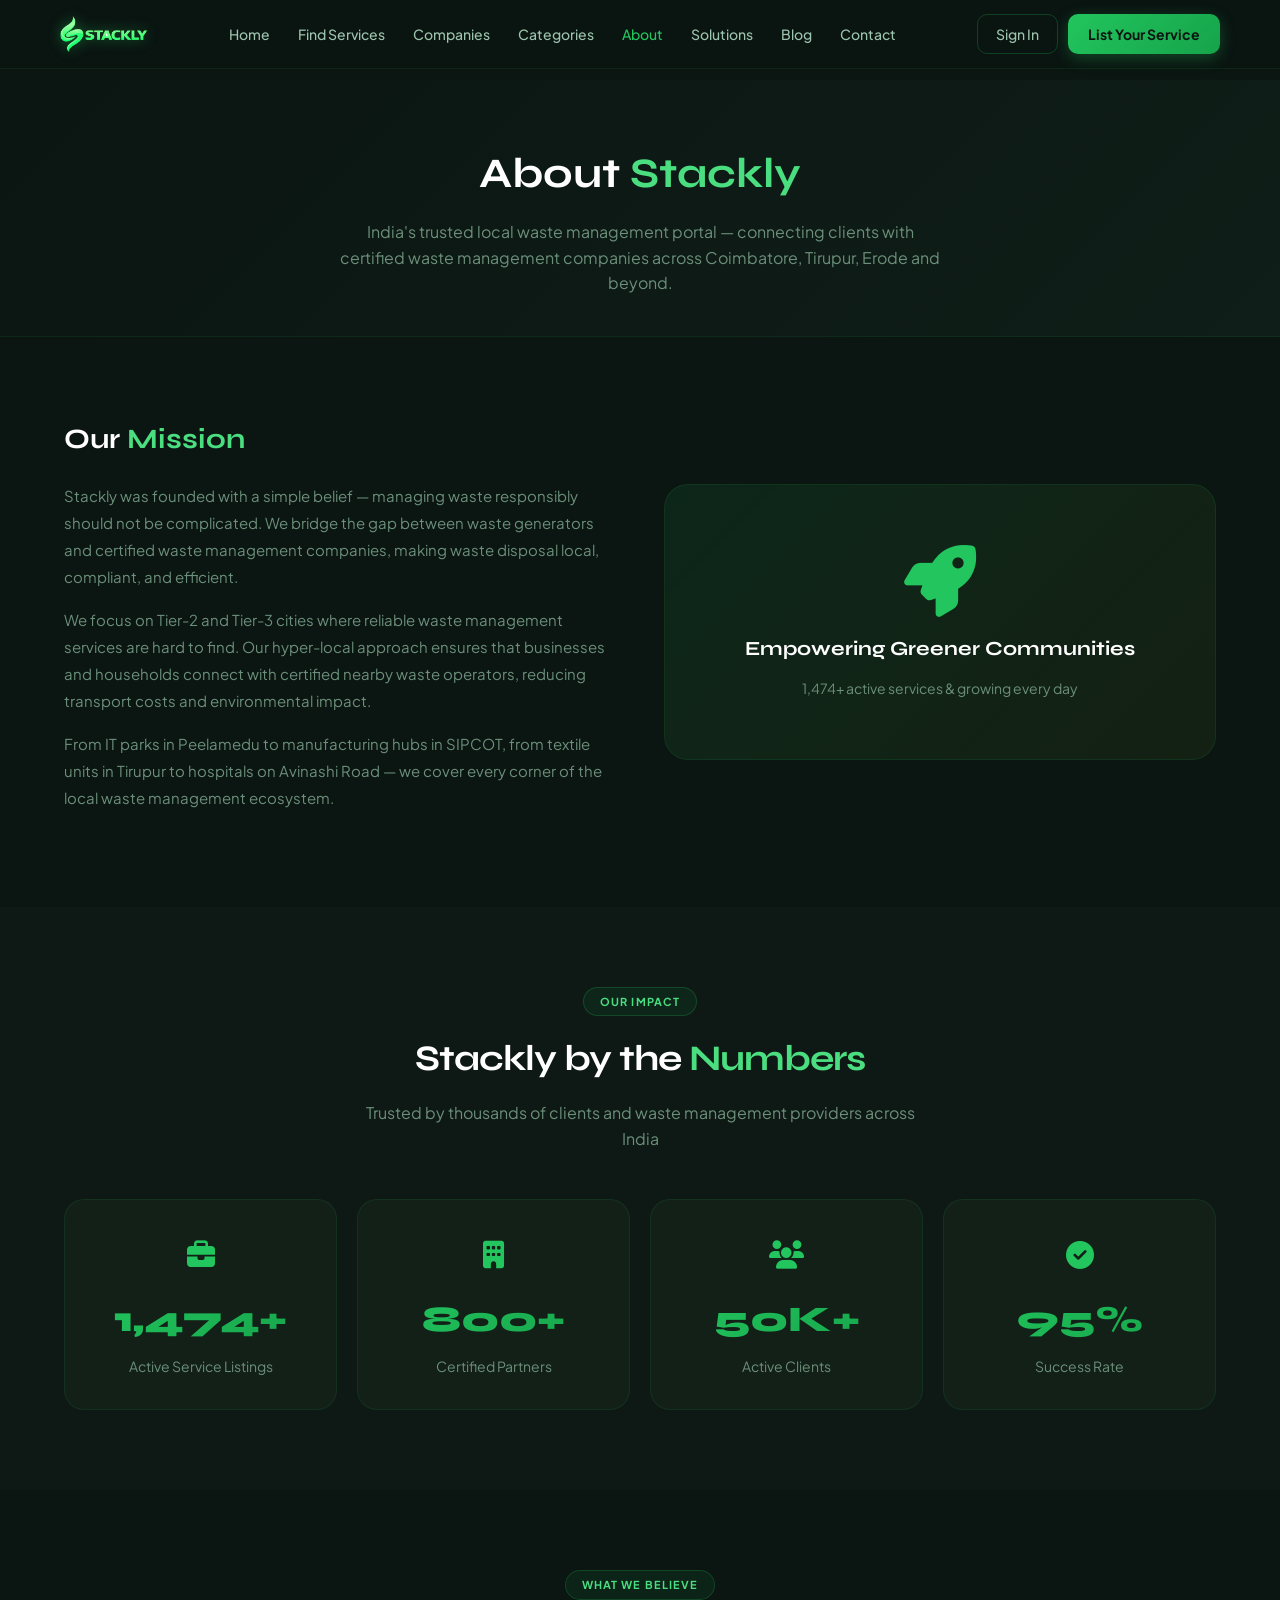
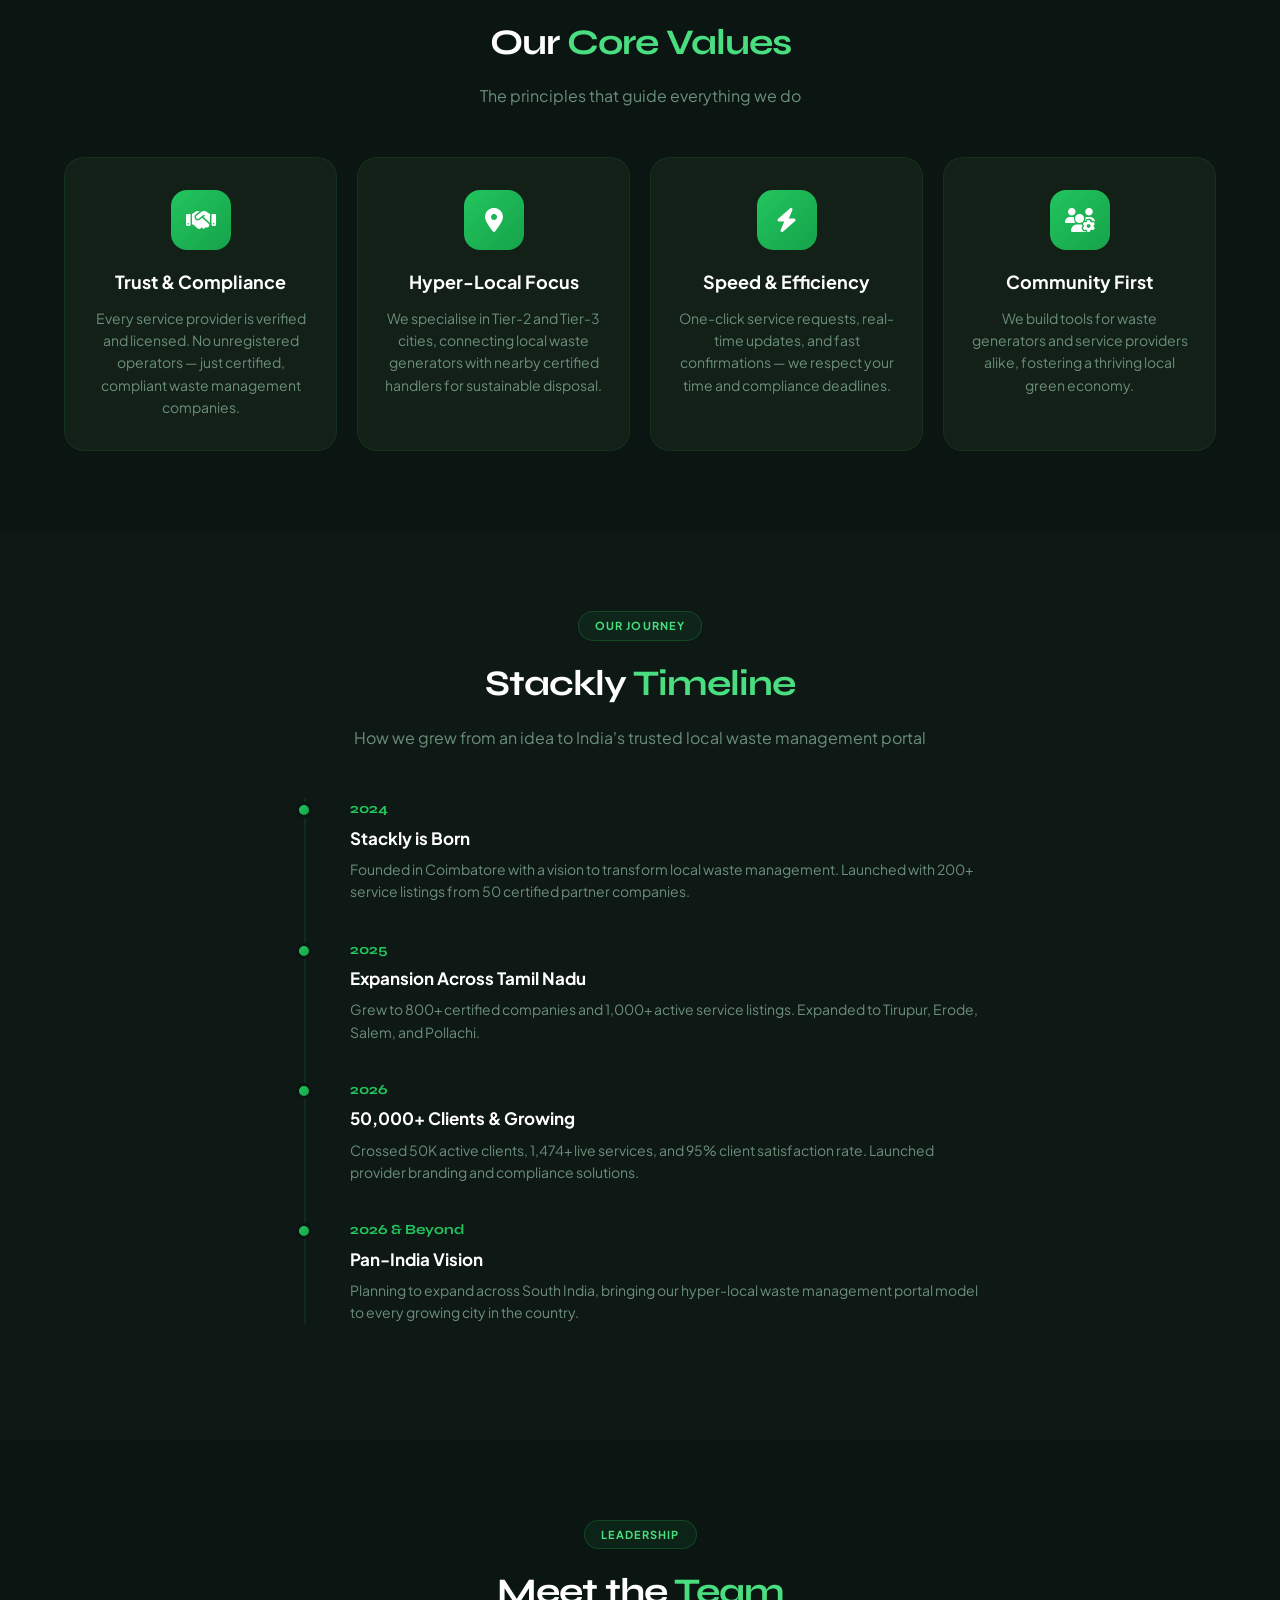
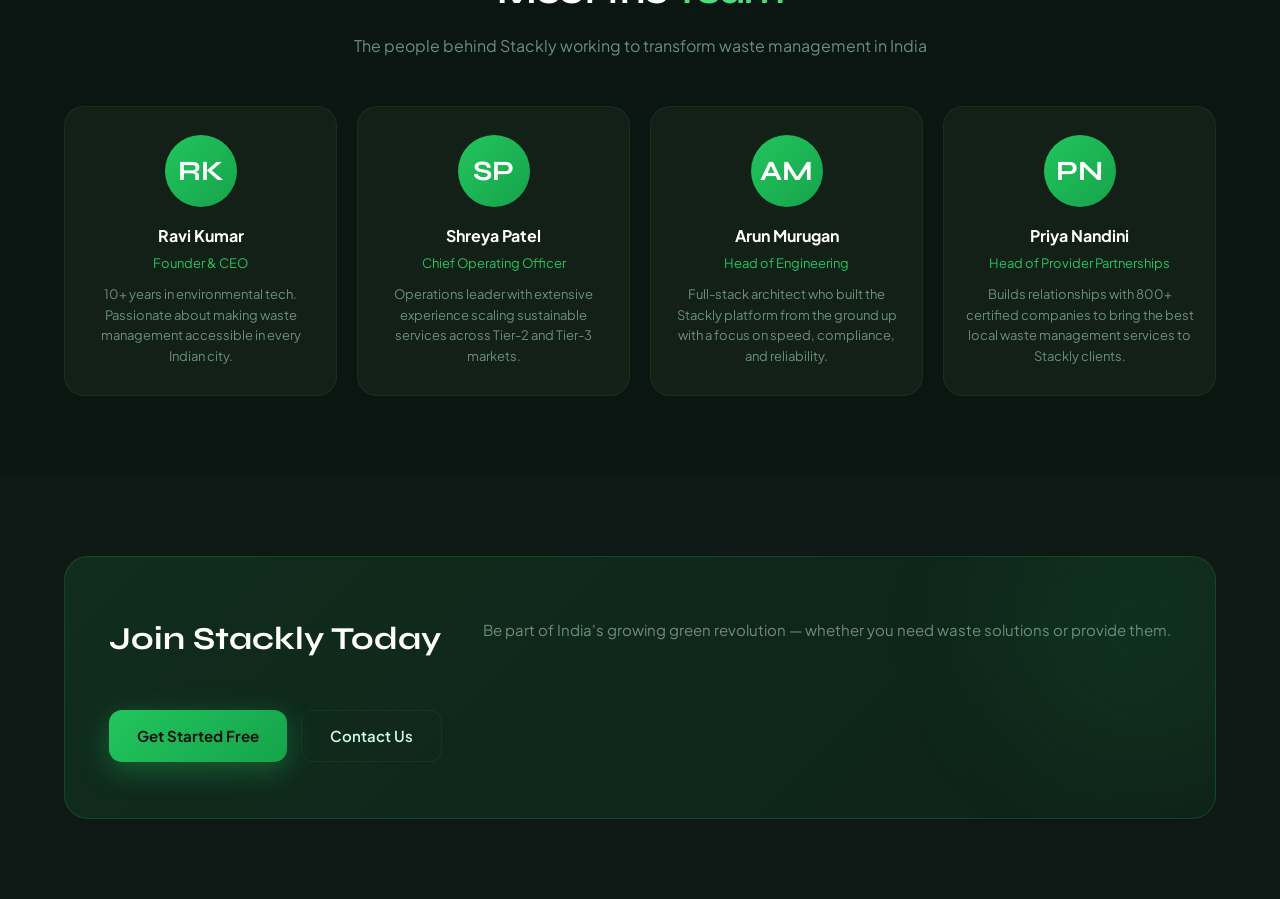
==== about.html @ 918bd1fe "Add files via upload" ====
<!DOCTYPE html>
<html lang="en">
<head>
  <meta charset="UTF-8" />
  <meta name="viewport" content="width=device-width, initial-scale=1.0" />
  <title>About Stackly | India's Growing Waste Management Portal</title>
  <meta name="description" content="Learn about Stackly — India's trusted local waste management portal connecting clients with certified waste management companies across Coimbatore, Tirupur, Erode and beyond." />
  <link rel="stylesheet" href="assets/css/style.css" />
  <link href="https://fonts.googleapis.com/css2?family=Plus+Jakarta+Sans:wght@300;400;500;600;700;800;900&family=Syne:wght@700;800;900&display=swap" rel="stylesheet" />
  <link rel="stylesheet" href="https://cdnjs.cloudflare.com/ajax/libs/font-awesome/6.5.0/css/all.min.css" />
  <style>
    .page-wrapper { padding-top: 80px; min-height: 100vh; }
    .page-hero { background: linear-gradient(135deg, var(--dark) 0%, var(--dark2) 100%); padding: 60px 0 40px; border-bottom: 1px solid var(--border); text-align: center; }
    .page-hero h1 { font-family: 'Syne', sans-serif; font-size: clamp(28px,5vw,42px); font-weight: 700; color: #fff; margin-bottom: 12px; }
    .page-hero p { color: var(--text-muted); font-size: 16px; max-width: 600px; margin: 0 auto; }

    .section-pad { padding: 80px 0; }
    .section-header { text-align: center; margin-bottom: 48px; }
    .section-header h2 { font-family: 'Syne', sans-serif; font-size: clamp(26px,4vw,36px); font-weight: 700; color: #fff; margin-bottom: 12px; }
    .section-header p { color: var(--text-muted); font-size: 16px; max-width: 580px; margin: 0 auto; }

    .mission-grid { display: grid; grid-template-columns: 1fr 1fr; gap: 48px; align-items: center; }
    @media(max-width:768px){ .mission-grid { grid-template-columns: 1fr; gap: 28px; } }
    .mission-text h3 { font-family: 'Syne', sans-serif; font-size: 28px; font-weight: 700; color: #fff; margin-bottom: 20px; }
    .mission-text p { color: var(--text-muted); font-size: 15px; line-height: 1.8; margin-bottom: 16px; }
    .mission-image { background: var(--gradient-soft); border: 1px solid var(--border); border-radius: 24px; padding: 60px 40px; text-align: center; }
    .mission-image i { font-size: 72px; color: var(--primary); margin-bottom: 16px; }
    .mission-image h4 { font-family: 'Syne', sans-serif; font-size: 20px; color: #fff; }

    .alt-bg { background: rgba(255,255,255,0.01); }

    .stats-grid-big { display: grid; grid-template-columns: repeat(4, 1fr); gap: 20px; }
    @media(max-width:768px){ .stats-grid-big { grid-template-columns: repeat(2, 1fr); } }
    @media(max-width:480px){ .stats-grid-big { grid-template-columns: 1fr; } }
    .stat-big-card { background: var(--card-bg); border: 1px solid var(--border); border-radius: 20px; padding: 32px 20px; text-align: center; transition: all 0.3s; }
    .stat-big-card:hover { border-color: var(--primary); transform: translateY(-4px); }
    .stat-big-num { font-family: 'Syne', sans-serif; font-size: 36px; font-weight: 800; background: var(--gradient); -webkit-background-clip: text; -webkit-text-fill-color: transparent; background-clip: text; }
    .stat-big-label { font-size: 14px; color: var(--text-muted); margin-top: 6px; }
    .stat-big-icon { font-size: 28px; color: var(--primary); margin-bottom: 14px; }

    .values-grid { display: grid; grid-template-columns: repeat(auto-fill, minmax(250px, 1fr)); gap: 20px; }
    .value-card { background: var(--card-bg); border: 1px solid var(--border); border-radius: 20px; padding: 32px 24px; text-align: center; transition: all 0.3s; }
    .value-card:hover { border-color: var(--primary-light); transform: translateY(-4px); }
    .value-icon { width: 60px; height: 60px; border-radius: 16px; background: var(--gradient); margin: 0 auto 18px; display: flex; align-items: center; justify-content: center; font-size: 24px; color: #fff; }
    .value-card h4 { font-size: 18px; font-weight: 700; color: #fff; margin-bottom: 10px; }
    .value-card p { font-size: 14px; color: var(--text-muted); line-height: 1.6; }

    .timeline { position: relative; max-width: 700px; margin: 0 auto; padding-left: 40px; }
    .timeline::before { content: ''; position: absolute; left: 14px; top: 0; bottom: 0; width: 2px; background: var(--border); }
    .tl-item { position: relative; margin-bottom: 36px; padding-left: 20px; }
    .tl-dot { position: absolute; left: -34px; top: 4px; width: 16px; height: 16px; border-radius: 50%; background: var(--gradient); border: 3px solid var(--dark); }
    .tl-year { font-family: 'Syne', sans-serif; font-size: 14px; font-weight: 700; color: var(--primary); margin-bottom: 4px; }
    .tl-item h4 { font-size: 17px; font-weight: 700; color: #fff; margin-bottom: 6px; }
    .tl-item p { font-size: 14px; color: var(--text-muted); line-height: 1.6; }

    .team-grid { display: grid; grid-template-columns: repeat(auto-fill, minmax(220px, 1fr)); gap: 20px; }
    .team-card { background: var(--card-bg); border: 1px solid var(--border); border-radius: 20px; padding: 28px 20px; text-align: center; transition: all 0.3s; }
    .team-card:hover { border-color: rgba(34,197,94,0.4); transform: translateY(-4px); }
    .team-avatar { width: 72px; height: 72px; border-radius: 50%; background: var(--gradient); margin: 0 auto 16px; display: flex; align-items: center; justify-content: center; font-size: 28px; color: #fff; font-weight: 700; font-family: 'Syne', sans-serif; }
    .team-card h4 { font-size: 16px; font-weight: 700; color: #fff; margin-bottom: 4px; }
    .team-card .team-role { font-size: 13px; color: var(--primary); margin-bottom: 10px; }
    .team-card p { font-size: 13px; color: var(--text-muted); line-height: 1.6; }
  </style>
</head>
<body>
  <nav class="navbar" id="navbar">
    <div class="nav-container">
      <a href="index.html" class="nav-logo"><img src="assets/images/logo.webp" alt="Stackly" class="nav-logo-img" /></a>
      <ul class="nav-links">
        <li><a href="index.html">Home</a></li>
        <li><a href="jobs.html">Find Services</a></li>
        <li><a href="companies.html">Companies</a></li>
        <li><a href="categories.html">Categories</a></li>
        <li><a href="about.html" style="color:var(--primary)">About</a></li>
        <li><a href="services.html">Solutions</a></li>
        <li><a href="blog.html">Blog</a></li>
        <li><a href="contact.html">Contact</a></li>
      </ul>
      <div class="nav-actions">
        <a href="signin.html" class="btn-outline">Sign In</a>
        <a href="post-job.html" class="btn-primary">List Your Service</a>
      </div>
      <button class="hamburger" onclick="document.getElementById('mobileMenu').classList.add('open'); document.body.style.overflow='hidden';">
        <i class="fa-solid fa-bars"></i>
      </button>
    </div>
  </nav>
  <!-- MOBILE MENU -->
  <div class="mobile-menu" id="mobileMenu">
    <div class="mobile-menu-header">
      <a href="index.html" class="mob-logo"><img src="assets/images/logo.webp" alt="Stackly" /></a>
      <button class="mobile-menu-close" onclick="this.closest('.mobile-menu').classList.remove('open'); document.body.style.overflow='';"><i class="fa-solid fa-xmark"></i></button>
    </div>
    <ul>
      <li><a href="index.html"><i class="fa-solid fa-house"></i> Home</a></li>
      <li><a href="jobs.html"><i class="fa-solid fa-magnifying-glass"></i> Find Services</a></li>
      <li><a href="companies.html"><i class="fa-solid fa-building"></i> Companies</a></li>
      <li><a href="categories.html"><i class="fa-solid fa-layer-group"></i> Categories</a></li>
      <li><a href="about.html"><i class="fa-solid fa-info-circle"></i> About</a></li>
      <li><a href="services.html"><i class="fa-solid fa-recycle"></i> Solutions</a></li>
      <li><a href="blog.html"><i class="fa-solid fa-newspaper"></i> Blog</a></li>
      <li><a href="contact.html"><i class="fa-solid fa-envelope"></i> Contact</a></li>
      <li><a href="index.html#how-it-works"><i class="fa-solid fa-circle-info"></i> How It Works</a></li>
      <li><a href="index.html#testimonials"><i class="fa-solid fa-star"></i> Reviews</a></li>
    </ul>
    <div class="mobile-menu-footer">
      <a href="signin.html" class="mob-signin"><i class="fa-solid fa-right-to-bracket"></i> Sign In</a>
      <a href="register.html" class="mob-signup"><i class="fa-solid fa-user-plus"></i> Sign Up</a>
      <a href="post-job.html" class="mob-post"><i class="fa-solid fa-plus"></i> List Your Service</a>
      <button class="mob-logout" onclick="localStorage.removeItem('stackly_user_name'); window.location.href='index.html';"><i class="fa-solid fa-right-from-bracket"></i> Logout</button>
    </div>
  </div>

  <div class="page-wrapper">
    <!-- SECTION 1: HERO -->
    <div class="page-hero">
      <div class="container">
        <h1>About <span class="accent">Stackly</span></h1>
        <p>India's trusted local waste management portal — connecting clients with certified waste management companies across Coimbatore, Tirupur, Erode and beyond.</p>
      </div>
    </div>

    <!-- SECTION 2: MISSION -->
    <div class="section-pad">
      <div class="container">
        <div class="mission-grid">
          <div class="mission-text">
            <h3>Our <span class="accent">Mission</span></h3>
            <p>Stackly was founded with a simple belief — managing waste responsibly should not be complicated. We bridge the gap between waste generators and certified waste management companies, making waste disposal local, compliant, and efficient.</p>
            <p>We focus on Tier-2 and Tier-3 cities where reliable waste management services are hard to find. Our hyper-local approach ensures that businesses and households connect with certified nearby waste operators, reducing transport costs and environmental impact.</p>
            <p>From IT parks in Peelamedu to manufacturing hubs in SIPCOT, from textile units in Tirupur to hospitals on Avinashi Road — we cover every corner of the local waste management ecosystem.</p>
          </div>
          <div class="mission-image">
            <i class="fa-solid fa-rocket"></i>
            <h4>Empowering Greener Communities</h4>
            <p style="color:var(--text-muted);margin-top:12px;font-size:14px;">1,474+ active services & growing every day</p>
          </div>
        </div>
      </div>
    </div>

    <!-- SECTION 3: STATS -->
    <div class="section-pad alt-bg">
      <div class="container">
        <div class="section-header">
          <div class="section-badge">Our Impact</div>
          <h2>Stackly by the <span class="accent">Numbers</span></h2>
          <p>Trusted by thousands of clients and waste management providers across India</p>
        </div>
        <div class="stats-grid-big">
          <div class="stat-big-card">
            <div class="stat-big-icon"><i class="fa-solid fa-briefcase"></i></div>
            <div class="stat-big-num">1,474+</div>
            <div class="stat-big-label">Active Service Listings</div>
          </div>
          <div class="stat-big-card">
            <div class="stat-big-icon"><i class="fa-solid fa-building"></i></div>
            <div class="stat-big-num">800+</div>
            <div class="stat-big-label">Certified Partners</div>
          </div>
          <div class="stat-big-card">
            <div class="stat-big-icon"><i class="fa-solid fa-users"></i></div>
            <div class="stat-big-num">50K+</div>
            <div class="stat-big-label">Active Clients</div>
          </div>
          <div class="stat-big-card">
            <div class="stat-big-icon"><i class="fa-solid fa-check-circle"></i></div>
            <div class="stat-big-num">95%</div>
            <div class="stat-big-label">Success Rate</div>
          </div>
        </div>
      </div>
    </div>

    <!-- SECTION 4: VALUES -->
    <div class="section-pad">
      <div class="container">
        <div class="section-header">
          <div class="section-badge">What We Believe</div>
          <h2>Our <span class="accent">Core Values</span></h2>
          <p>The principles that guide everything we do</p>
        </div>
        <div class="values-grid">
          <div class="value-card">
            <div class="value-icon"><i class="fa-solid fa-handshake"></i></div>
            <h4>Trust & Compliance</h4>
            <p>Every service provider is verified and licensed. No unregistered operators — just certified, compliant waste management companies.</p>
          </div>
          <div class="value-card">
            <div class="value-icon"><i class="fa-solid fa-location-dot"></i></div>
            <h4>Hyper-Local Focus</h4>
            <p>We specialise in Tier-2 and Tier-3 cities, connecting local waste generators with nearby certified handlers for sustainable disposal.</p>
          </div>
          <div class="value-card">
            <div class="value-icon"><i class="fa-solid fa-bolt"></i></div>
            <h4>Speed & Efficiency</h4>
            <p>One-click service requests, real-time updates, and fast confirmations — we respect your time and compliance deadlines.</p>
          </div>
          <div class="value-card">
            <div class="value-icon"><i class="fa-solid fa-users-gear"></i></div>
            <h4>Community First</h4>
            <p>We build tools for waste generators and service providers alike, fostering a thriving local green economy.</p>
          </div>
        </div>
      </div>
    </div>

    <!-- SECTION 5: TIMELINE -->
    <div class="section-pad alt-bg">
      <div class="container">
        <div class="section-header">
          <div class="section-badge">Our Journey</div>
          <h2>Stackly <span class="accent">Timeline</span></h2>
          <p>How we grew from an idea to India's trusted local waste management portal</p>
        </div>
        <div class="timeline">
          <div class="tl-item">
            <div class="tl-dot"></div>
            <div class="tl-year">2024</div>
            <h4>Stackly is Born</h4>
            <p>Founded in Coimbatore with a vision to transform local waste management. Launched with 200+ service listings from 50 certified partner companies.</p>
          </div>
          <div class="tl-item">
            <div class="tl-dot"></div>
            <div class="tl-year">2025</div>
            <h4>Expansion Across Tamil Nadu</h4>
            <p>Grew to 800+ certified companies and 1,000+ active service listings. Expanded to Tirupur, Erode, Salem, and Pollachi.</p>
          </div>
          <div class="tl-item">
            <div class="tl-dot"></div>
            <div class="tl-year">2026</div>
            <h4>50,000+ Clients & Growing</h4>
            <p>Crossed 50K active clients, 1,474+ live services, and 95% client satisfaction rate. Launched provider branding and compliance solutions.</p>
          </div>
          <div class="tl-item">
            <div class="tl-dot"></div>
            <div class="tl-year">2026 & Beyond</div>
            <h4>Pan-India Vision</h4>
            <p>Planning to expand across South India, bringing our hyper-local waste management portal model to every growing city in the country.</p>
          </div>
        </div>
      </div>
    </div>

    <!-- SECTION 6: TEAM -->
    <div class="section-pad">
      <div class="container">
        <div class="section-header">
          <div class="section-badge">Leadership</div>
          <h2>Meet the <span class="accent">Team</span></h2>
          <p>The people behind Stackly working to transform waste management in India</p>
        </div>
        <div class="team-grid">
          <div class="team-card">
            <div class="team-avatar">RK</div>
            <h4>Ravi Kumar</h4>
            <div class="team-role">Founder & CEO</div>
            <p>10+ years in environmental tech. Passionate about making waste management accessible in every Indian city.</p>
          </div>
          <div class="team-card">
            <div class="team-avatar">SP</div>
            <h4>Shreya Patel</h4>
            <div class="team-role">Chief Operating Officer</div>
            <p>Operations leader with extensive experience scaling sustainable services across Tier-2 and Tier-3 markets.</p>
          </div>
          <div class="team-card">
            <div class="team-avatar">AM</div>
            <h4>Arun Murugan</h4>
            <div class="team-role">Head of Engineering</div>
            <p>Full-stack architect who built the Stackly platform from the ground up with a focus on speed, compliance, and reliability.</p>
          </div>
          <div class="team-card">
            <div class="team-avatar">PN</div>
            <h4>Priya Nandini</h4>
            <div class="team-role">Head of Provider Partnerships</div>
            <p>Builds relationships with 800+ certified companies to bring the best local waste management services to Stackly clients.</p>
          </div>
        </div>
      </div>
    </div>

    <!-- CTA -->
    <div class="section-pad alt-bg">
      <div class="container">
        <div class="cta-box" style="background:linear-gradient(135deg,rgba(34,197,94,0.12),rgba(34,197,94,0.06));border:1px solid rgba(34,197,94,0.2);border-radius:24px;padding:56px 44px;text-align:center;">
          <h2 style="font-family:'Syne',sans-serif;font-size:clamp(22px,3.5vw,32px);font-weight:700;color:#fff;margin-bottom:10px;">Join Stackly Today</h2>
          <p style="color:var(--text-muted);font-size:15px;margin-bottom:28px;">Be part of India's growing green revolution — whether you need waste solutions or provide them.</p>
          <div style="display:flex;gap:14px;justify-content:center;flex-wrap:wrap;">
            <a href="register.html" class="btn-primary-lg">Get Started Free</a>
            <a href="contact.html" class="btn-outline-lg" style="border-color:var(--border);color:var(--text);">Contact Us</a>
          </div>
        </div>
      </div>
    </div>
  </div>

  <script>
    (function() {
      const name = localStorage.getItem('stackly_user_name');
      const signin = document.querySelector('.nav-actions a[href="signin.html"]');
      const mobSignin = document.querySelector('.mob-signin');
      const mobSignup = document.querySelector('.mob-signup');
      const mobLogout = document.querySelector('.mob-logout');
      if (name) {
        if (signin) { signin.textContent = 'Hi, ' + name; signin.href = 'welcome.html'; }
        if (mobSignin) mobSignin.style.display = 'none';
        if (mobSignup) mobSignup.style.display = 'none';
      } else if (mobLogout) { mobLogout.style.display = 'none'; }
    })();
    window.addEventListener('scroll', function() {
      document.getElementById('navbar').classList.toggle('scrolled', window.scrollY > 40);
    });
  </script>
</body>
</html>
---- assets/css/style.css ----
/* =============================================
   STACKLY WASTE MANAGEMENT — Main Stylesheet
   Theme: Earth-Green / Deep Forest
   ============================================= */

@import url('https://fonts.googleapis.com/css2?family=Plus+Jakarta+Sans:wght@300;400;500;600;700;800;900&family=Syne:wght@700;800;900&display=swap');

:root {
  /* === BRAND PALETTE === */
  --primary: #22c55e;          /* vibrant leaf green */
  --primary-dark: #16a34a;
  --primary-light: #4ade80;
  --accent: #86efac;            /* soft mint */
  --accent2: #a3e635;           /* lime pop */

  /* === BACKGROUNDS === */
  --dark: #0b1512;              /* deep forest black */
  --dark2: #0f1e18;             /* dark green-black */
  --dark3: #111f1a;
  --card-bg: #132018;           /* forest card */
  --card-border: rgba(34,197,94,0.12);
  --card-hover: rgba(34,197,94,0.06);

  /* === TEXT === */
  --text: #d1fae5;              /* mint white */
  --text-muted: #6b8f7a;
  --text-soft: #9dc4ae;

  /* === BORDERS === */
  --border: rgba(34,197,94,0.1);
  --border-hover: rgba(34,197,94,0.35);

  /* === GRADIENTS === */
  --gradient: linear-gradient(135deg, #22c55e 0%, #16a34a 100%);
  --gradient-warm: linear-gradient(135deg, #22c55e 0%, #a3e635 100%);
  --gradient-soft: linear-gradient(135deg, rgba(34,197,94,0.1) 0%, rgba(163,230,53,0.06) 100%);
  --gradient-hero: linear-gradient(160deg, #0b1512 0%, #0f2d1e 50%, #0b1512 100%);

  /* === MISC === */
  --radius: 18px;
  --radius-sm: 10px;
  --radius-xs: 8px;
  --shadow: 0 8px 40px rgba(0,0,0,0.6);
  --shadow-green: 0 8px 32px rgba(34,197,94,0.25);
  --shadow-card: 0 4px 24px rgba(0,0,0,0.4);
}

*, *::before, *::after { box-sizing: border-box; margin: 0; padding: 0; }
html { scroll-behavior: smooth; }
body {
  font-family: 'Plus Jakarta Sans', sans-serif;
  background: var(--dark);
  color: var(--text);
  overflow-x: hidden;
  line-height: 1.6;
}

.container { max-width: 1200px; margin: 0 auto; padding: 0 24px; }
.accent { color: var(--primary-light); }

/* ══════════════════════════
   LOADER
══════════════════════════ */
#loader {
  position: fixed; inset: 0; z-index: 9999;
  background: var(--dark);
  display: flex; align-items: center; justify-content: center;
  transition: opacity 0.6s ease;
}
#loader.fade-out { opacity: 0; pointer-events: none; }

.loader-content { text-align: center; padding: 0 24px; }
.loader-logo { margin-bottom: 28px; }
.loader-logo-img {
  height: 68px; width: auto; max-width: 240px;
  object-fit: contain;
  animation: floatLogo 2.2s ease infinite;
  filter: drop-shadow(0 0 22px rgba(34,197,94,0.5));
}
@keyframes floatLogo {
  0%, 100% { transform: translateY(0); }
  50% { transform: translateY(-7px); }
}

.loader-tagline {
  color: var(--text-muted); margin-bottom: 32px;
  font-size: 14px; letter-spacing: 0.04em; font-weight: 500;
}
.loader-bar {
  width: 220px; height: 3px;
  background: rgba(34,197,94,0.12);
  border-radius: 99px; overflow: hidden; margin: 0 auto;
}
.loader-progress {
  height: 100%; width: 0%;
  background: var(--gradient);
  border-radius: 99px;
  animation: loadBar 2.2s ease forwards;
}
@keyframes loadBar { to { width: 100%; } }

/* ══════════════════════════
   NAVBAR
══════════════════════════ */
.navbar {
  position: fixed; top: 0; left: 0; right: 0; z-index: 1000;
  padding: 14px 0;
  background: rgba(11,21,18,0.88);
  backdrop-filter: blur(24px);
  border-bottom: 1px solid var(--border);
  transition: all 0.3s ease;
}
.navbar.scrolled { padding: 9px 0; background: rgba(11,21,18,0.97); }

.nav-container {
  max-width: 1200px; margin: 0 auto; padding: 0 20px;
  display: flex; align-items: center; gap: 32px;
}

.nav-logo { display: flex; align-items: center; text-decoration: none; flex-shrink: 0; }
.nav-logo-img {
  height: 36px; width: auto; max-width: 150px; object-fit: contain;
  filter: brightness(1.1) drop-shadow(0 0 7px rgba(34,197,94,0.45));
  transition: filter 0.2s;
}
.nav-logo:hover .nav-logo-img { filter: brightness(1.25) drop-shadow(0 0 14px rgba(34,197,94,0.75)); }

.nav-links { display: flex; list-style: none; gap: 2px; flex: 1; justify-content: center; }
.nav-links a {
  text-decoration: none; color: var(--text-soft);
  padding: 7px 13px; border-radius: 8px; font-size: 14px; font-weight: 500;
  transition: all 0.2s; white-space: nowrap;
}
.nav-links a:hover { color: var(--accent); background: rgba(34,197,94,0.07); }

.nav-actions { display: flex; gap: 10px; align-items: center; flex-shrink: 0; }

.btn-outline {
  padding: 8px 18px; border: 1px solid rgba(34,197,94,0.25);
  border-radius: var(--radius-sm); color: var(--text-soft); background: transparent;
  text-decoration: none; font-size: 14px; font-weight: 500; white-space: nowrap;
  transition: all 0.2s;
}
.btn-outline:hover { background: rgba(34,197,94,0.08); border-color: var(--primary); color: var(--accent); }

.btn-primary {
  padding: 9px 20px;
  background: var(--gradient);
  border-radius: var(--radius-sm); color: #0b1512; border: none;
  text-decoration: none; font-size: 14px; font-weight: 700; white-space: nowrap;
  cursor: pointer; transition: all 0.2s;
  box-shadow: 0 4px 16px rgba(34,197,94,0.3);
}
.btn-primary:hover { transform: translateY(-1px); box-shadow: var(--shadow-green); }

.hamburger {
  display: none; background: none; border: none;
  color: var(--accent); font-size: 22px; cursor: pointer;
  margin-left: auto; padding: 4px 8px;
}

/* ══════════════════════════
   MOBILE MENU
══════════════════════════ */
.mobile-menu {
  position: fixed; top: 0; left: 0; right: 0; bottom: 0;
  z-index: 99999; background: var(--dark);
  flex-direction: column; overflow-y: auto;
  opacity: 0; transform: translateX(100%);
  transition: opacity 0.35s ease, transform 0.35s ease;
  display: flex; pointer-events: none; visibility: hidden;
}
.mobile-menu.open { opacity: 1; transform: translateX(0); pointer-events: all; visibility: visible; }

.mobile-menu-header {
  display: flex; align-items: center; justify-content: space-between;
  padding: 16px 20px; border-bottom: 1px solid var(--border); flex-shrink: 0;
}
.mobile-menu-header .mob-logo img {
  height: 32px; width: auto;
  filter: brightness(1.1) drop-shadow(0 0 7px rgba(34,197,94,0.45));
}
.mobile-menu-close {
  background: rgba(34,197,94,0.08); border: 1px solid var(--border);
  border-radius: 10px; color: var(--accent); font-size: 20px;
  width: 40px; height: 40px;
  display: flex; align-items: center; justify-content: center;
  cursor: pointer; transition: all 0.2s;
}
.mobile-menu-close:hover { background: rgba(34,197,94,0.15); }

.mobile-menu ul {
  list-style: none; display: flex; flex-direction: column;
  padding: 24px 20px; gap: 5px; flex: 1;
}
.mobile-menu li a {
  text-decoration: none; color: var(--text);
  padding: 14px 18px; display: flex; align-items: center; gap: 14px;
  font-weight: 600; font-size: 17px;
  border-radius: 14px; border: 1px solid transparent; transition: all 0.2s;
}
.mobile-menu li a i {
  width: 34px; height: 34px; border-radius: 9px;
  background: var(--gradient-soft); border: 1px solid rgba(34,197,94,0.2);
  display: flex; align-items: center; justify-content: center;
  font-size: 14px; color: var(--primary-light); flex-shrink: 0;
}
.mobile-menu li a:hover { color: var(--accent); background: rgba(34,197,94,0.05); border-color: var(--border); }

.mobile-menu-footer {
  padding: 20px; border-top: 1px solid var(--border);
  display: flex; flex-direction: column; gap: 11px; flex-shrink: 0;
}
.mobile-menu-footer .mob-signin {
  display: block; text-align: center; padding: 14px;
  border: 1px solid rgba(34,197,94,0.2); border-radius: 14px;
  color: var(--text-soft); text-decoration: none; font-size: 15px; font-weight: 600; transition: all 0.2s;
}
.mobile-menu-footer .mob-signin:hover { background: rgba(34,197,94,0.07); }

.mobile-menu-footer .mob-signup {
  display: block; text-align: center; padding: 14px;
  border: 1px solid rgba(34,197,94,0.3); border-radius: 14px;
  color: var(--primary-light); text-decoration: none; font-size: 15px; font-weight: 600;
  background: rgba(34,197,94,0.07); transition: all 0.2s;
}
.mobile-menu-footer .mob-signup:hover { background: rgba(34,197,94,0.15); border-color: var(--primary); }

.mobile-menu-footer .mob-post {
  display: block; text-align: center; padding: 14px;
  background: var(--gradient); border-radius: 14px; color: #0b1512;
  text-decoration: none; font-size: 15px; font-weight: 700;
  box-shadow: 0 6px 20px rgba(34,197,94,0.3); transition: all 0.2s;
}
.mobile-menu-footer .mob-post:hover { transform: translateY(-1px); }

.mobile-menu-footer .mob-logout {
  display: block; width: 100%; text-align: center; padding: 12px;
  border: 1px solid rgba(239,68,68,0.2); border-radius: 14px;
  color: #f87171; background: rgba(239,68,68,0.07);
  font-size: 14px; font-weight: 600; font-family: 'Plus Jakarta Sans', sans-serif;
  cursor: pointer; transition: all 0.2s;
}
.mobile-menu-footer .mob-logout:hover { background: rgba(239,68,68,0.16); }

/* ══════════════════════════
   HERO
══════════════════════════ */
.hero {
  min-height: 100vh;
  display: flex; flex-direction: column; justify-content: center;
  padding: 110px 0 80px;
  position: relative; overflow: hidden;
  background: var(--gradient-hero);
}

/* Organic blob shapes */
.hero-bg-shapes { position: absolute; inset: 0; pointer-events: none; overflow: hidden; }
.shape { position: absolute; border-radius: 50%; filter: blur(100px); opacity: 0.18; }
.shape-1 { width: 700px; height: 700px; background: #22c55e; top: -250px; right: -150px; }
.shape-2 { width: 450px; height: 450px; background: #a3e635; bottom: -120px; left: -120px; opacity: 0.1; }
.shape-3 { width: 280px; height: 280px; background: #16a34a; top: 45%; left: 38%; opacity: 0.12; }

/* Subtle grid overlay */
.hero::after {
  content: '';
  position: absolute; inset: 0; pointer-events: none;
  background-image:
    linear-gradient(rgba(34,197,94,0.04) 1px, transparent 1px),
    linear-gradient(90deg, rgba(34,197,94,0.04) 1px, transparent 1px);
  background-size: 48px 48px;
}

.hero-content { text-align: center; max-width: 800px; margin: 0 auto; position: relative; z-index: 1; }

.hero-badge {
  display: inline-flex; align-items: center; gap: 8px;
  background: rgba(34,197,94,0.1); border: 1px solid rgba(34,197,94,0.28);
  color: var(--primary-light); padding: 7px 18px; border-radius: 99px;
  font-size: 12px; font-weight: 700; margin-bottom: 26px;
  text-transform: uppercase; letter-spacing: 0.07em;
}
.hero-badge i { color: var(--accent2); }

.hero-title {
  font-family: 'Syne', sans-serif;
  font-size: clamp(38px, 7.5vw, 82px);
  font-weight: 900; line-height: 1.05;
  color: #fff; margin-bottom: 22px;
  letter-spacing: -2.5px;
}
.hero-subtitle { font-size: 17px; color: var(--text-muted); margin-bottom: 40px; line-height: 1.7; max-width: 600px; margin-left: auto; margin-right: auto; }

/* Search */
.search-box {
  display: flex; align-items: center;
  background: rgba(19,32,24,0.9); border: 1px solid rgba(34,197,94,0.18);
  border-radius: 18px; overflow: hidden; margin-bottom: 22px;
  backdrop-filter: blur(12px); box-shadow: var(--shadow);
}
.search-field {
  display: flex; align-items: center; gap: 10px;
  padding: 17px 22px; flex: 1; min-width: 0;
}
.search-field i { color: var(--primary); font-size: 15px; flex-shrink: 0; }
.search-field input {
  background: none; border: none; outline: none;
  color: var(--text); font-size: 15px; width: 100%; font-family: 'Plus Jakarta Sans', sans-serif;
}
.search-field input::placeholder { color: var(--text-muted); }
.search-divider { width: 1px; height: 30px; background: var(--border); flex-shrink: 0; }
.search-btn {
  padding: 14px 28px; background: var(--gradient);
  border: none; border-radius: 14px; color: #0b1512; font-size: 14px; font-weight: 700;
  cursor: pointer; margin: 6px; flex-shrink: 0; font-family: 'Plus Jakarta Sans', sans-serif;
  white-space: nowrap; transition: all 0.2s; box-shadow: 0 4px 16px rgba(34,197,94,0.28);
}
.search-btn:hover { transform: translateY(-1px); box-shadow: var(--shadow-green); }

.hero-tags { display: flex; align-items: center; gap: 8px; justify-content: center; flex-wrap: wrap; }
.hero-tags span { color: var(--text-muted); font-size: 13px; font-weight: 600; }
.hero-tags a {
  padding: 5px 15px; background: rgba(34,197,94,0.06);
  border: 1px solid rgba(34,197,94,0.18); border-radius: 99px;
  color: var(--text-soft); text-decoration: none; font-size: 12px; font-weight: 600;
  transition: all 0.2s;
}
.hero-tags a:hover { color: var(--primary-light); border-color: var(--primary); background: rgba(34,197,94,0.12); }

/* Stats */
.hero-stats {
  display: flex; gap: 14px; justify-content: center;
  flex-wrap: wrap; margin-top: 64px; position: relative; z-index: 1;
}
.stat-card {
  background: rgba(19,32,24,0.8); border: 1px solid var(--border);
  border-radius: var(--radius); padding: 22px 26px; text-align: center;
  flex: 1; min-width: 120px; backdrop-filter: blur(10px); transition: all 0.3s;
}
.stat-card:hover { border-color: var(--primary); transform: translateY(-4px); box-shadow: var(--shadow-green); }
.stat-number {
  font-family: 'Syne', sans-serif; font-size: 30px; font-weight: 800;
  background: var(--gradient-warm); -webkit-background-clip: text;
  -webkit-text-fill-color: transparent; background-clip: text;
}
.stat-label { font-size: 12px; color: var(--text-muted); margin-top: 5px; font-weight: 600; text-transform: uppercase; letter-spacing: 0.05em; }

/* ══════════════════════════
   SECTION HEADER
══════════════════════════ */
.section-header { text-align: center; margin-bottom: 52px; }
.section-badge {
  display: inline-block; padding: 5px 16px;
  background: rgba(34,197,94,0.08); border: 1px solid rgba(34,197,94,0.22);
  border-radius: 99px; color: var(--primary-light); font-size: 11px; font-weight: 700;
  text-transform: uppercase; letter-spacing: 0.1em; margin-bottom: 14px;
}
.section-header h2 {
  font-family: 'Syne', sans-serif;
  font-size: clamp(26px, 4vw, 42px); font-weight: 800; margin-bottom: 12px; color: #fff;
  letter-spacing: -1px;
}
.section-header p { color: var(--text-muted); font-size: 16px; }

/* ══════════════════════════
   CATEGORIES
══════════════════════════ */
.categories { padding: 90px 0; }
.categories-grid { display: grid; grid-template-columns: repeat(auto-fit, minmax(185px, 1fr)); gap: 14px; }
.category-card {
  background: var(--card-bg); border: 1px solid var(--card-border);
  border-radius: var(--radius); padding: 28px 18px; text-align: center;
  cursor: pointer; transition: all 0.3s;
}
.category-card:hover { border-color: var(--primary); background: rgba(34,197,94,0.06); transform: translateY(-5px); box-shadow: 0 12px 32px rgba(0,0,0,0.4), 0 0 0 1px rgba(34,197,94,0.2); }
.cat-icon {
  width: 56px; height: 56px; border-radius: 15px;
  background: var(--gradient-soft); border: 1px solid rgba(34,197,94,0.18);
  display: flex; align-items: center; justify-content: center;
  font-size: 22px; color: var(--primary-light); margin: 0 auto 16px;
  transition: all 0.3s;
}
.category-card:hover .cat-icon { background: rgba(34,197,94,0.15); border-color: rgba(34,197,94,0.35); }
.category-card h3 { font-size: 14px; font-weight: 700; color: #fff; margin-bottom: 6px; }
.category-card p { font-size: 12px; color: var(--text-muted); font-weight: 500; }

/* ══════════════════════════
   SERVICE CARDS (was "jobs")
══════════════════════════ */
.jobs { padding: 90px 0; background: rgba(34,197,94,0.015); }
.jobs-grid { display: grid; grid-template-columns: repeat(auto-fill, minmax(320px, 1fr)); gap: 18px; }

.job-card {
  background: var(--card-bg); border: 1px solid var(--card-border);
  border-radius: var(--radius); padding: 24px;
  transition: all 0.3s; position: relative; overflow: hidden;
}
.job-card::before {
  content: ''; position: absolute; inset: 0;
  background: var(--gradient-soft); opacity: 0; transition: opacity 0.3s;
  pointer-events: none;
}
.job-card:hover { border-color: var(--primary); transform: translateY(-4px); box-shadow: 0 16px 48px rgba(0,0,0,0.4), 0 0 0 1px rgba(34,197,94,0.15); }
.job-card:hover::before { opacity: 1; }
.job-card.featured { border-color: rgba(34,197,94,0.3); }

.job-top {
  display: flex; align-items: flex-start; justify-content: space-between;
  margin-bottom: 14px; position: relative; z-index: 1;
}
.company-logo {
  width: 48px; height: 48px; border-radius: 13px;
  display: flex; align-items: center; justify-content: center;
  font-size: 20px; flex-shrink: 0;
}
/* Waste-themed company colours */
.company-logo.google { background: rgba(34,197,94,0.15); color: #4ade80; border: 1px solid rgba(34,197,94,0.25); }
.company-logo.meta { background: rgba(163,230,53,0.15); color: #a3e635; border: 1px solid rgba(163,230,53,0.25); }
.company-logo.amazon { background: rgba(16,185,129,0.15); color: #34d399; border: 1px solid rgba(16,185,129,0.25); }
.company-logo.microsoft { background: rgba(132,204,22,0.15); color: #a3e635; border: 1px solid rgba(132,204,22,0.25); }
.company-logo.apple { background: rgba(74,222,128,0.12); color: #86efac; border: 1px solid rgba(74,222,128,0.2); }
.company-logo.netflix { background: rgba(34,197,94,0.1); color: #22c55e; border: 1px solid rgba(34,197,94,0.2); }

.job-badge {
  padding: 4px 11px; border-radius: 99px; font-size: 11px; font-weight: 700;
  background: rgba(34,197,94,0.12); color: var(--primary-light);
  border: 1px solid rgba(34,197,94,0.22);
}
.job-badge.new { background: rgba(163,230,53,0.12); color: #a3e635; border-color: rgba(163,230,53,0.22); }

.job-title { font-size: 16px; font-weight: 700; color: #fff; margin-bottom: 4px; position: relative; z-index: 1; }
.job-company { font-size: 13px; color: var(--text-muted); margin-bottom: 12px; position: relative; z-index: 1; font-weight: 500; }
.job-meta { display: flex; gap: 12px; flex-wrap: wrap; margin-bottom: 10px; position: relative; z-index: 1; }
.job-meta span { font-size: 12px; color: var(--text-muted); display: flex; align-items: center; gap: 4px; font-weight: 500; }
.job-meta span i { color: var(--primary); font-size: 11px; }
.job-salary { font-size: 14px; font-weight: 700; color: var(--accent); margin-bottom: 12px; position: relative; z-index: 1; }
.job-tags { display: flex; gap: 6px; flex-wrap: wrap; margin-bottom: 16px; position: relative; z-index: 1; }
.job-tags span {
  padding: 4px 11px; background: rgba(34,197,94,0.07);
  border: 1px solid rgba(34,197,94,0.15); border-radius: 99px;
  font-size: 11px; color: var(--text-soft); font-weight: 600;
}
.btn-apply {
  display: block; text-align: center; padding: 11px;
  background: var(--gradient); border-radius: 11px;
  color: #0b1512; text-decoration: none; font-size: 14px; font-weight: 700;
  transition: all 0.2s; position: relative; z-index: 1;
  box-shadow: 0 4px 14px rgba(34,197,94,0.2);
}
.btn-apply:hover { transform: translateY(-1px); box-shadow: var(--shadow-green); }

.view-all-wrap { text-align: center; margin-top: 44px; }
.btn-outline-lg {
  display: inline-flex; align-items: center; gap: 8px;
  padding: 13px 28px; border: 1px solid rgba(34,197,94,0.25);
  border-radius: 12px; color: var(--text-soft); text-decoration: none;
  font-size: 15px; font-weight: 600; transition: all 0.2s;
}
.btn-outline-lg:hover { background: rgba(34,197,94,0.07); border-color: var(--primary); color: var(--accent); }
.btn-outline-lg.white { color: #fff; border-color: rgba(255,255,255,0.25); }
.btn-outline-lg.white:hover { background: rgba(255,255,255,0.08); }

/* ══════════════════════════
   HOW IT WORKS
══════════════════════════ */
.how-it-works { padding: 90px 0; }
.steps-grid {
  display: flex; align-items: center; gap: 16px;
  flex-wrap: wrap; justify-content: center;
}
.step-card {
  flex: 1; min-width: 220px; max-width: 280px;
  background: var(--card-bg); border: 1px solid var(--card-border);
  border-radius: var(--radius); padding: 34px 26px; text-align: center; transition: all 0.3s;
}
.step-card:hover { border-color: var(--primary); transform: translateY(-5px); box-shadow: var(--shadow-green); }
.step-number { font-size: 10px; font-weight: 800; color: var(--primary); letter-spacing: 0.15em; margin-bottom: 18px; text-transform: uppercase; }
.step-icon {
  width: 62px; height: 62px; border-radius: 18px;
  background: var(--gradient); margin: 0 auto 20px;
  display: flex; align-items: center; justify-content: center;
  font-size: 24px; color: #0b1512; box-shadow: 0 8px 24px rgba(34,197,94,0.3);
}
.step-card h3 { font-family: 'Syne', sans-serif; font-size: 17px; font-weight: 800; color: #fff; margin-bottom: 10px; }
.step-card p { font-size: 14px; color: var(--text-muted); line-height: 1.75; }
.step-arrow { font-size: 18px; color: rgba(34,197,94,0.4); flex-shrink: 0; }

/* ══════════════════════════
   COMPANIES
══════════════════════════ */
.companies { padding: 90px 0; background: rgba(34,197,94,0.015); }
.companies-grid { display: grid; grid-template-columns: repeat(auto-fill, minmax(160px, 1fr)); gap: 14px; }
.company-card {
  background: var(--card-bg); border: 1px solid var(--card-border);
  border-radius: var(--radius); padding: 26px 16px; text-align: center; transition: all 0.3s;
}
.company-card:hover { border-color: var(--primary); transform: translateY(-4px); box-shadow: var(--shadow-green); }
.co-logo {
  width: 54px; height: 54px; border-radius: 15px;
  display: flex; align-items: center; justify-content: center;
  font-size: 22px; margin: 0 auto 14px;
}
.co-logo.google { background: rgba(34,197,94,0.15); color: #4ade80; border: 1px solid rgba(34,197,94,0.25); }
.co-logo.meta { background: rgba(163,230,53,0.15); color: #a3e635; border: 1px solid rgba(163,230,53,0.25); }
.co-logo.amazon { background: rgba(16,185,129,0.15); color: #34d399; border: 1px solid rgba(16,185,129,0.25); }
.co-logo.microsoft { background: rgba(132,204,22,0.15); color: #bef264; border: 1px solid rgba(132,204,22,0.25); }
.co-logo.apple { background: rgba(74,222,128,0.1); color: #86efac; border: 1px solid rgba(74,222,128,0.2); }
.co-logo.slack { background: rgba(34,197,94,0.1); color: #22c55e; border: 1px solid rgba(34,197,94,0.2); }
.company-card h4 { font-size: 14px; font-weight: 700; color: #fff; margin-bottom: 4px; }
.company-card p { font-size: 12px; color: var(--text-muted); margin-bottom: 12px; font-weight: 500; }
.company-card a {
  font-size: 12px; color: var(--primary-light); text-decoration: none;
  font-weight: 700; border-bottom: 1px solid rgba(74,222,128,0.3); padding-bottom: 1px;
}
.company-card a:hover { color: var(--accent2); }

/* ══════════════════════════
   TESTIMONIALS
══════════════════════════ */
.testimonials { padding: 90px 0; }
.testimonials-grid { display: grid; grid-template-columns: repeat(auto-fit, minmax(270px, 1fr)); gap: 18px; }
.testimonial-card {
  background: var(--card-bg); border: 1px solid var(--card-border);
  border-radius: var(--radius); padding: 28px;
}
.testimonial-card.featured-testimonial {
  border-color: rgba(34,197,94,0.3);
  background: linear-gradient(135deg, rgba(34,197,94,0.08), rgba(163,230,53,0.03));
}
.stars { color: #fbbf24; font-size: 15px; letter-spacing: 3px; margin-bottom: 14px; }
.testimonial-card p { font-size: 14px; color: var(--text-soft); line-height: 1.8; margin-bottom: 20px; font-style: italic; }
.testimonial-author { display: flex; align-items: center; gap: 12px; }
.author-avatar {
  width: 44px; height: 44px; border-radius: 50%;
  display: flex; align-items: center; justify-content: center;
  font-weight: 800; font-size: 16px; color: #0b1512; flex-shrink: 0;
}
.av1 { background: linear-gradient(135deg, #22c55e, #16a34a); }
.av2 { background: linear-gradient(135deg, #a3e635, #84cc16); }
.av3 { background: linear-gradient(135deg, #4ade80, #22c55e); }
.testimonial-author strong { display: block; font-size: 14px; color: #fff; font-weight: 700; }
.testimonial-author span { font-size: 12px; color: var(--text-muted); font-weight: 500; }

/* ══════════════════════════
   CTA
══════════════════════════ */
.cta-section { padding: 70px 0; }
.cta-box {
  background: linear-gradient(135deg, rgba(34,197,94,0.12), rgba(163,230,53,0.05));
  border: 1px solid rgba(34,197,94,0.22);
  border-radius: 24px; padding: 56px 48px;
  display: flex; align-items: center; justify-content: space-between; gap: 36px; flex-wrap: wrap;
  position: relative; overflow: hidden;
}
.cta-box::before {
  content: '';
  position: absolute; top: -80px; right: -80px;
  width: 300px; height: 300px; border-radius: 50%;
  background: rgba(34,197,94,0.07); filter: blur(60px); pointer-events: none;
}
.cta-text h2 { font-family: 'Syne', sans-serif; font-size: clamp(22px, 3.5vw, 36px); font-weight: 900; color: #fff; margin-bottom: 10px; letter-spacing: -1px; }
.cta-text p { color: var(--text-muted); font-size: 15px; }
.cta-actions { display: flex; gap: 14px; flex-shrink: 0; flex-wrap: wrap; }
.btn-primary-lg {
  padding: 14px 28px; background: var(--gradient);
  border-radius: 13px; color: #0b1512; text-decoration: none;
  font-size: 15px; font-weight: 700;
  box-shadow: 0 8px 28px rgba(34,197,94,0.35); transition: all 0.2s;
}
.btn-primary-lg:hover { transform: translateY(-2px); box-shadow: 0 12px 36px rgba(34,197,94,0.45); }

/* ══════════════════════════
   FOOTER
══════════════════════════ */
.footer { padding: 60px 0 28px; border-top: 1px solid var(--border); }
.footer-top { display: flex; gap: 56px; flex-wrap: wrap; margin-bottom: 44px; }
.footer-brand { flex: 0 0 240px; }
.footer-logo-link { display: inline-block; margin-bottom: 14px; }
.footer-logo-img {
  height: 38px; width: auto; max-width: 175px; object-fit: contain;
  filter: brightness(1.1) drop-shadow(0 0 7px rgba(34,197,94,0.35));
}
.footer-brand p { font-size: 14px; color: var(--text-muted); line-height: 1.75; margin-bottom: 20px; }
.social-links { display: flex; gap: 10px; }
.social-links a {
  width: 36px; height: 36px; border-radius: 10px;
  background: rgba(34,197,94,0.06); border: 1px solid var(--border);
  display: flex; align-items: center; justify-content: center;
  color: var(--text-muted); text-decoration: none; font-size: 14px; transition: all 0.2s;
}
.social-links a:hover { background: rgba(34,197,94,0.14); color: var(--primary-light); border-color: var(--primary); }

.footer-links { flex: 1; display: flex; gap: 40px; flex-wrap: wrap; }
.footer-col h5 { font-size: 11px; font-weight: 800; color: var(--primary-light); margin-bottom: 16px; text-transform: uppercase; letter-spacing: 0.1em; }
.footer-col ul { list-style: none; display: flex; flex-direction: column; gap: 11px; }
.footer-col a { text-decoration: none; font-size: 14px; color: var(--text-muted); transition: color 0.2s; font-weight: 500; }
.footer-col a:hover { color: var(--accent); }

.footer-bottom {
  border-top: 1px solid var(--border); padding-top: 22px;
  display: flex; align-items: center; justify-content: space-between; flex-wrap: wrap; gap: 10px;
}
.footer-bottom p { font-size: 13px; color: var(--text-muted); }
.footer-legal { display: flex; gap: 18px; }
.footer-legal a { font-size: 13px; color: var(--text-muted); text-decoration: none; }
.footer-legal a:hover { color: var(--accent); }

/* ══════════════════════════
   SCROLL REVEAL
══════════════════════════ */
.revealed { opacity: 1 !important; transform: translateY(0) !important; }

/* ══════════════════════════
   RESPONSIVE — TABLET
══════════════════════════ */
@media (max-width: 960px) {
  .nav-links, .nav-actions { display: none; }
  .hamburger { display: block; }
  .steps-grid { flex-direction: column; align-items: center; }
  .step-arrow { transform: rotate(90deg); }
  .step-card { max-width: 420px; width: 100%; }
  .cta-box { flex-direction: column; text-align: center; padding: 36px 28px; }
  .cta-actions { justify-content: center; }
  .footer-brand { flex: 0 0 100%; }
  .footer-links { gap: 28px; }
}

/* ══════════════════════════
   RESPONSIVE — MOBILE
══════════════════════════ */
@media (max-width: 640px) {
  .loader-logo-img { height: 54px; max-width: 190px; }
  .loader-tagline { font-size: 13px; }
  .loader-bar { width: 180px; }
  .nav-container { padding: 0 16px; }
  .nav-logo-img { height: 30px; max-width: 125px; }
  .hero { padding: 95px 0 60px; }
  .hero-title { letter-spacing: -1.5px; }
  .hero-subtitle { font-size: 15px; }
  .search-box { flex-direction: column; border-radius: 16px; gap: 0; }
  .search-field { padding: 13px 16px; width: 100%; }
  .search-divider { width: calc(100% - 32px); height: 1px; margin: 0 16px; }
  .search-btn { width: calc(100% - 12px); margin: 6px; border-radius: 12px; padding: 13px; }
  .hero-tags { gap: 6px; }
  .hero-tags a { font-size: 11px; padding: 4px 11px; }
  .hero-stats { gap: 10px; margin-top: 44px; }
  .stat-card { min-width: calc(50% - 5px); flex: 0 0 calc(50% - 5px); padding: 16px 12px; }
  .stat-number { font-size: 24px; }
  .stat-label { font-size: 11px; }
  .categories { padding: 70px 0; }
  .categories-grid { grid-template-columns: repeat(2, 1fr); gap: 10px; }
  .category-card { padding: 20px 12px; }
  .cat-icon { width: 48px; height: 48px; font-size: 18px; }
  .category-card h3 { font-size: 13px; }
  .jobs { padding: 70px 0; }
  .jobs-grid { grid-template-columns: 1fr; gap: 14px; }
  .how-it-works { padding: 70px 0; }
  .step-card { padding: 26px 20px; }
  .companies { padding: 70px 0; }
  .companies-grid { grid-template-columns: repeat(2, 1fr); gap: 10px; }
  .company-card { padding: 20px 12px; }
  .testimonials { padding: 70px 0; }
  .testimonials-grid { grid-template-columns: 1fr; }
  .cta-section { padding: 50px 0; }
  .cta-box { padding: 28px 20px; }
  .cta-actions { flex-direction: column; width: 100%; }
  .btn-primary-lg, .btn-outline-lg { text-align: center; justify-content: center; }
  .footer { padding: 48px 0 24px; }
  .footer-top { gap: 36px; }
  .footer-logo-img { height: 32px; }
  .footer-links { flex-direction: column; gap: 28px; }
  .footer-bottom { flex-direction: column; align-items: flex-start; gap: 10px; }
  .footer-legal { flex-wrap: wrap; gap: 12px; }
  .section-header { margin-bottom: 36px; }
  .section-header p { font-size: 14px; }
}

@media (max-width: 380px) {
  .container { padding: 0 14px; }
  .hero-title { font-size: 34px; }
  .categories-grid { grid-template-columns: repeat(2, 1fr); }
}
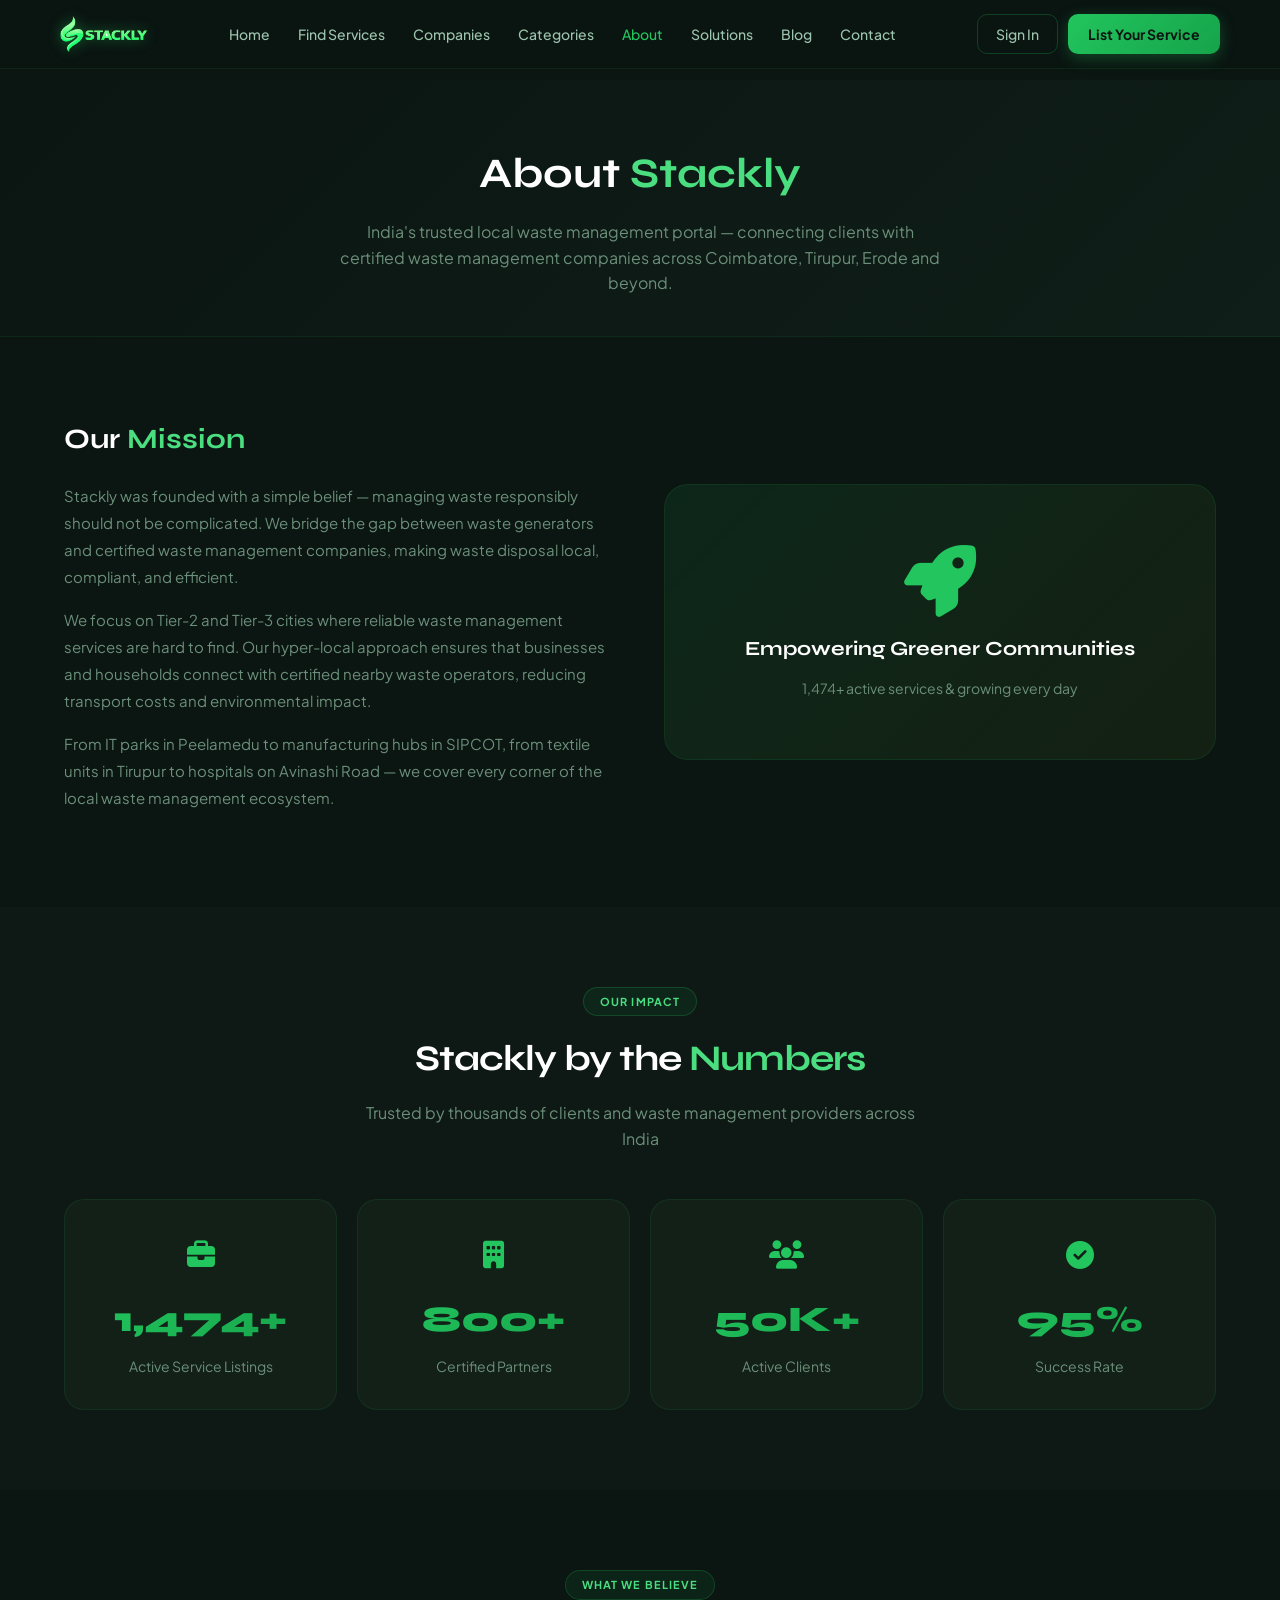
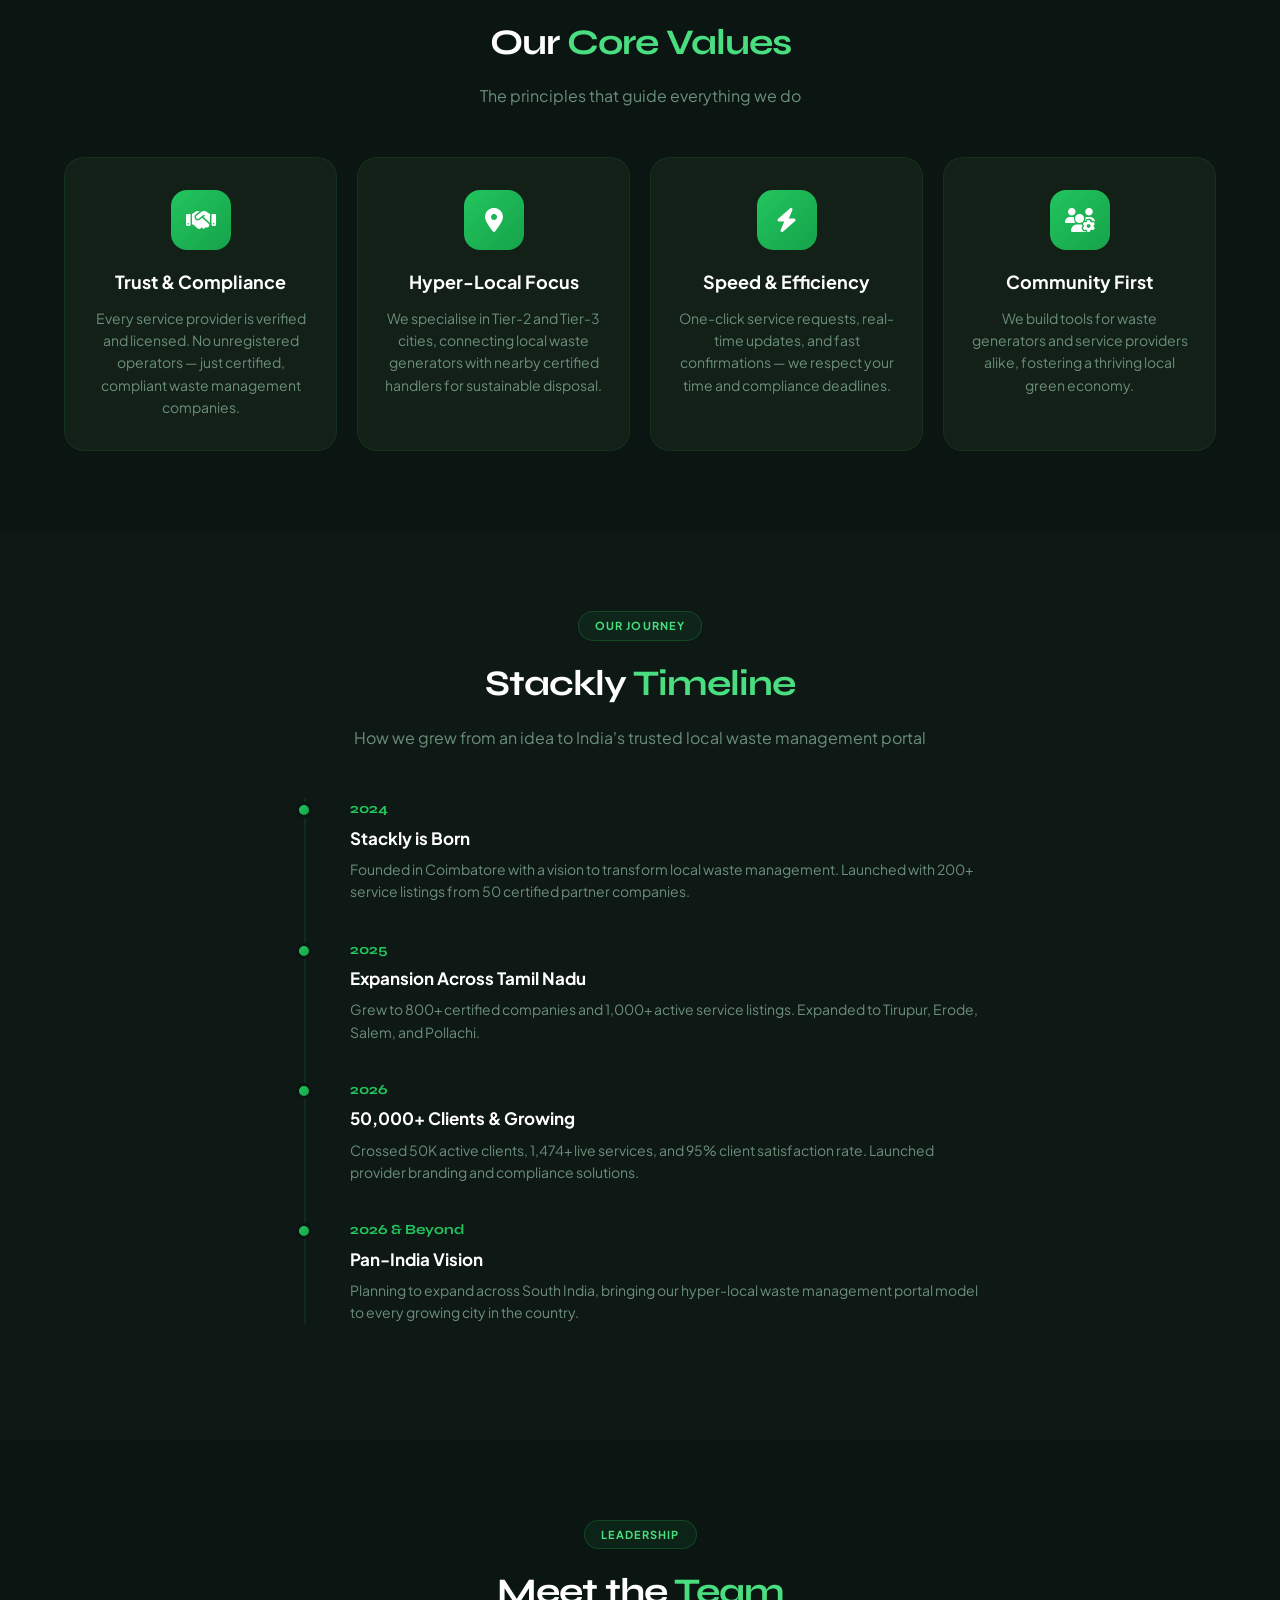
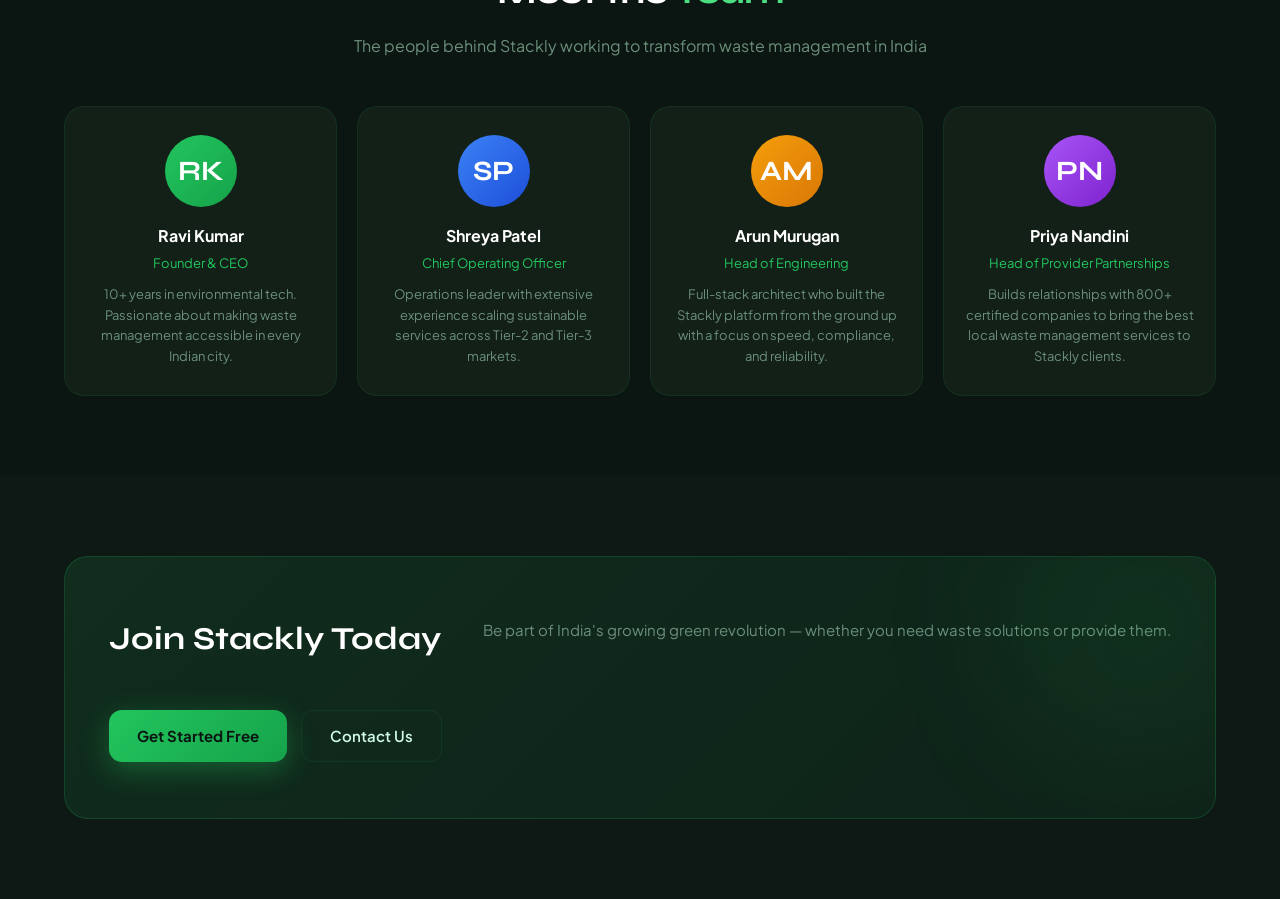
==== commit 4d37d4fe: "Add files via upload" ====
--- a/about.html
+++ b/about.html
@@ -252,25 +252,25 @@
         </div>
         <div class="team-grid">
           <div class="team-card">
-            <div class="team-avatar">RK</div>
+            <div class="team-avatar" style="background:linear-gradient(135deg,#22c55e,#16a34a);">RK</div>
             <h4>Ravi Kumar</h4>
             <div class="team-role">Founder & CEO</div>
             <p>10+ years in environmental tech. Passionate about making waste management accessible in every Indian city.</p>
           </div>
           <div class="team-card">
-            <div class="team-avatar">SP</div>
+            <div class="team-avatar" style="background:linear-gradient(135deg,#3b82f6,#1d4ed8);">SP</div>
             <h4>Shreya Patel</h4>
             <div class="team-role">Chief Operating Officer</div>
             <p>Operations leader with extensive experience scaling sustainable services across Tier-2 and Tier-3 markets.</p>
           </div>
           <div class="team-card">
-            <div class="team-avatar">AM</div>
+            <div class="team-avatar" style="background:linear-gradient(135deg,#f59e0b,#d97706);">AM</div>
             <h4>Arun Murugan</h4>
             <div class="team-role">Head of Engineering</div>
             <p>Full-stack architect who built the Stackly platform from the ground up with a focus on speed, compliance, and reliability.</p>
           </div>
           <div class="team-card">
-            <div class="team-avatar">PN</div>
+            <div class="team-avatar" style="background:linear-gradient(135deg,#a855f7,#7e22ce);">PN</div>
             <h4>Priya Nandini</h4>
             <div class="team-role">Head of Provider Partnerships</div>
             <p>Builds relationships with 800+ certified companies to bring the best local waste management services to Stackly clients.</p>
--- a/assets/css/style.css
+++ b/assets/css/style.css
@@ -384,6 +384,21 @@
 .category-card h3 { font-size: 14px; font-weight: 700; color: #fff; margin-bottom: 6px; }
 .category-card p { font-size: 12px; color: var(--text-muted); font-weight: 500; }
 
+/* Colored category icon variants — gives each waste type a distinct visual identity */
+.cat-icon.ic-ewaste, .cat-big-icon.ic-ewaste { background: linear-gradient(135deg,#22c55e,#16a34a); border-color: transparent; color: #fff; }
+.cat-icon.ic-industrial, .cat-big-icon.ic-industrial { background: linear-gradient(135deg,#f59e0b,#d97706); border-color: transparent; color: #fff; }
+.cat-icon.ic-municipal, .cat-big-icon.ic-municipal { background: linear-gradient(135deg,#ef4444,#b91c1c); border-color: transparent; color: #fff; }
+.cat-icon.ic-biomedical, .cat-big-icon.ic-biomedical { background: linear-gradient(135deg,#3b82f6,#1d4ed8); border-color: transparent; color: #fff; }
+.cat-icon.ic-chemical, .cat-big-icon.ic-chemical { background: linear-gradient(135deg,#a855f7,#7e22ce); border-color: transparent; color: #fff; }
+.cat-icon.ic-organic, .cat-big-icon.ic-organic { background: linear-gradient(135deg,#84cc16,#65a30d); border-color: transparent; color: #fff; }
+.cat-icon.ic-plastic, .cat-big-icon.ic-plastic { background: linear-gradient(135deg,#06b6d4,#0e7490); border-color: transparent; color: #fff; }
+.cat-icon.ic-water, .cat-big-icon.ic-water { background: linear-gradient(135deg,#0ea5e9,#0369a1); border-color: transparent; color: #fff; }
+.cat-icon.ic-construction, .cat-big-icon.ic-construction { background: linear-gradient(135deg,#78716c,#57534e); border-color: transparent; color: #fff; }
+.cat-icon.ic-textile, .cat-big-icon.ic-textile { background: linear-gradient(135deg,#ec4899,#be185d); border-color: transparent; color: #fff; }
+.cat-icon.ic-paper, .cat-big-icon.ic-paper { background: linear-gradient(135deg,#eab308,#a16207); border-color: transparent; color: #fff; }
+.cat-icon.ic-consult, .cat-big-icon.ic-consult { background: linear-gradient(135deg,#6366f1,#4338ca); border-color: transparent; color: #fff; }
+.category-card:hover .cat-icon.ic-ewaste, .category-card:hover .cat-icon.ic-industrial, .category-card:hover .cat-icon.ic-municipal, .category-card:hover .cat-icon.ic-biomedical, .category-card:hover .cat-icon.ic-chemical, .category-card:hover .cat-icon.ic-organic, .category-card:hover .cat-icon.ic-plastic, .category-card:hover .cat-icon.ic-water, .category-card:hover .cat-icon.ic-construction, .category-card:hover .cat-icon.ic-textile, .category-card:hover .cat-icon.ic-paper, .category-card:hover .cat-icon.ic-consult { filter: brightness(1.12); transform: scale(1.05); }
+
 /* ══════════════════════════
    SERVICE CARDS (was "jobs")
 ══════════════════════════ */
@@ -414,6 +429,13 @@
   font-size: 20px; flex-shrink: 0;
 }
 /* Waste-themed company colours */
+.company-logo.ic-ewaste { background: linear-gradient(135deg,#22c55e,#16a34a); color: #fff; border: 1px solid transparent; }
+.company-logo.ic-municipal { background: linear-gradient(135deg,#ef4444,#b91c1c); color: #fff; border: 1px solid transparent; }
+.company-logo.ic-hazardous { background: linear-gradient(135deg,#a855f7,#7e22ce); color: #fff; border: 1px solid transparent; }
+.company-logo.ic-water { background: linear-gradient(135deg,#0ea5e9,#0369a1); color: #fff; border: 1px solid transparent; }
+.company-logo.ic-biomedical { background: linear-gradient(135deg,#3b82f6,#1d4ed8); color: #fff; border: 1px solid transparent; }
+.company-logo.ic-plastic { background: linear-gradient(135deg,#06b6d4,#0e7490); color: #fff; border: 1px solid transparent; }
+/* Legacy aliases (kept for backward compatibility) */
 .company-logo.google { background: rgba(34,197,94,0.15); color: #4ade80; border: 1px solid rgba(34,197,94,0.25); }
 .company-logo.meta { background: rgba(163,230,53,0.15); color: #a3e635; border: 1px solid rgba(163,230,53,0.25); }
 .company-logo.amazon { background: rgba(16,185,129,0.15); color: #34d399; border: 1px solid rgba(16,185,129,0.25); }
@@ -680,3 +702,35 @@
   .hero-title { font-size: 34px; }
   .categories-grid { grid-template-columns: repeat(2, 1fr); }
 }
+
+/* Professional Image Styling */
+.category-card img {
+  width: 100%;
+  height: 180px;
+  object-fit: cover;
+  border-radius: 16px 16px 0 0;
+  transition: transform 0.3s ease;
+}
+
+.category-card:hover img {
+  transform: scale(1.05);
+}
+
+.company-logo {
+  background-size: cover;
+  background-position: center;
+  background-repeat: no-repeat;
+}
+
+.job-card img {
+  border-radius: 12px;
+}
+
+/* Professional service cards */
+.service-card img {
+  width: 100%;
+  height: 150px;
+  object-fit: cover;
+  border-radius: 12px;
+  margin-bottom: 16px;
+}
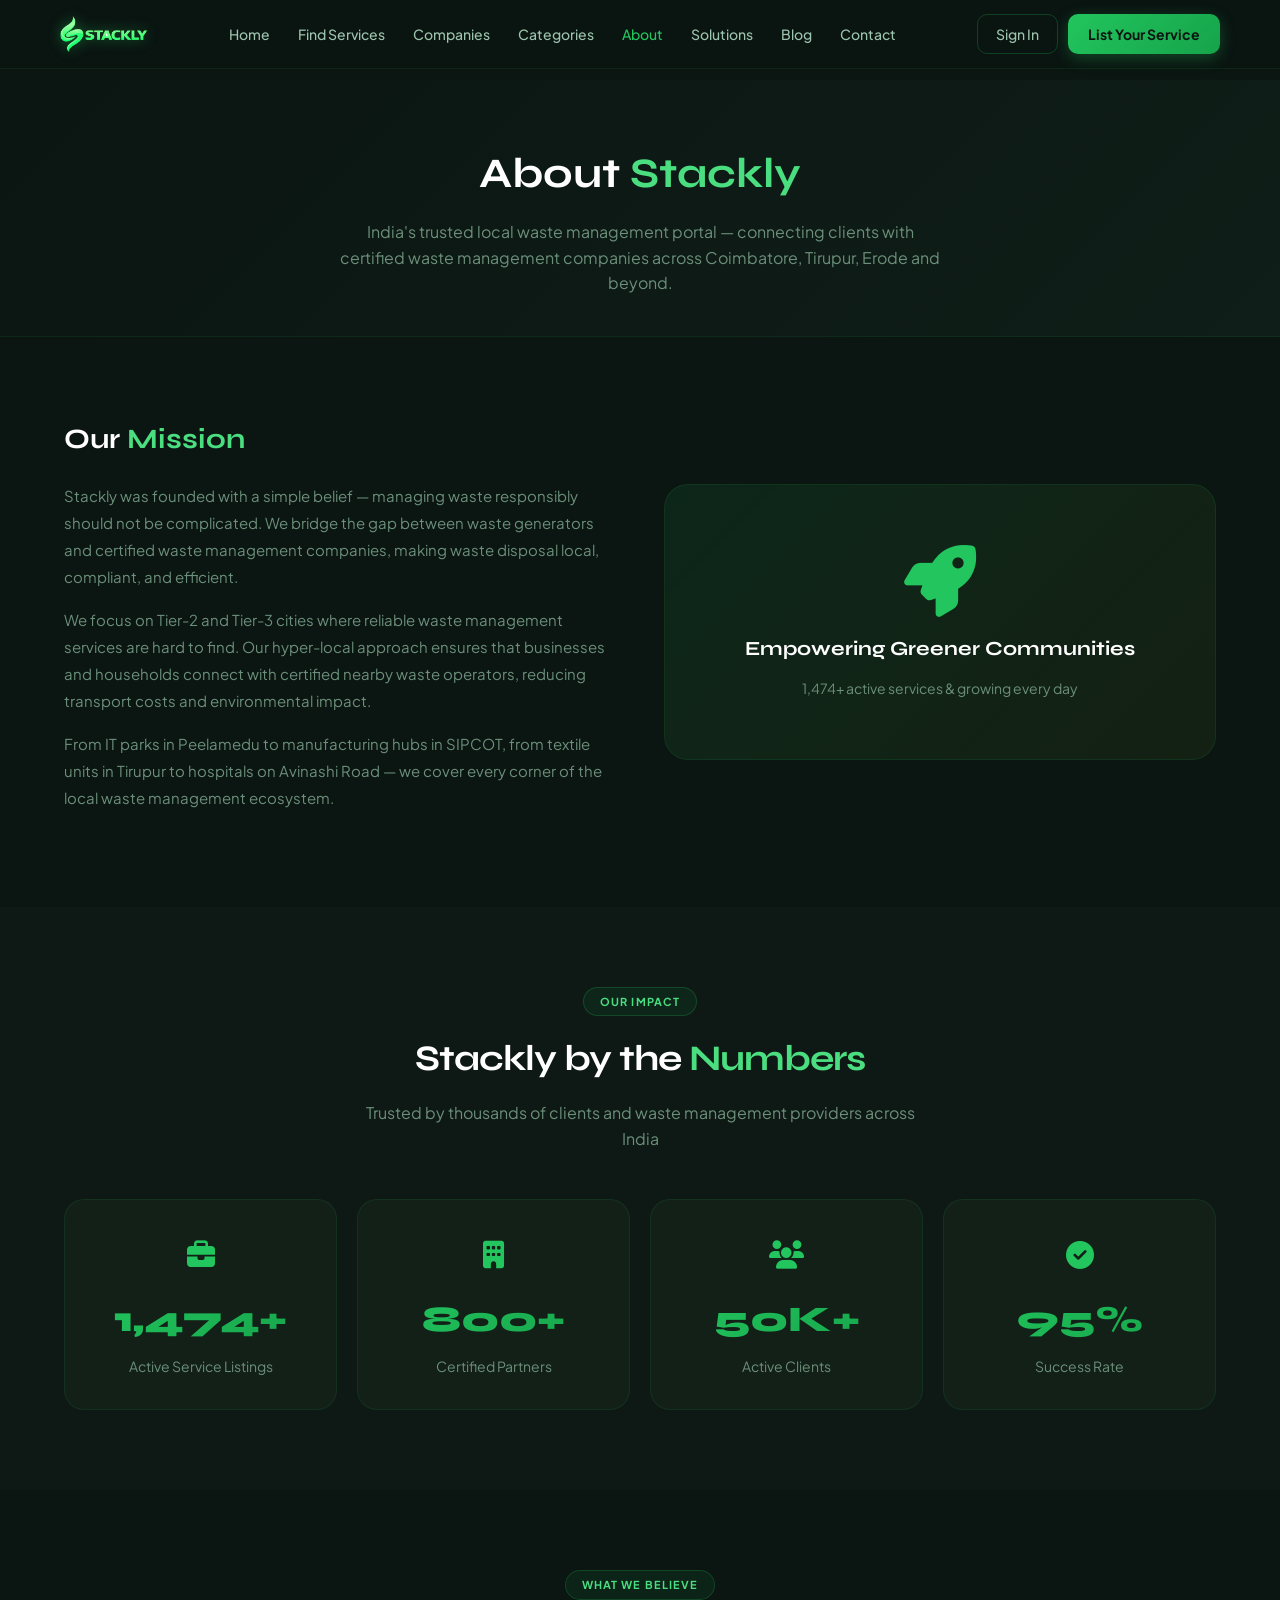
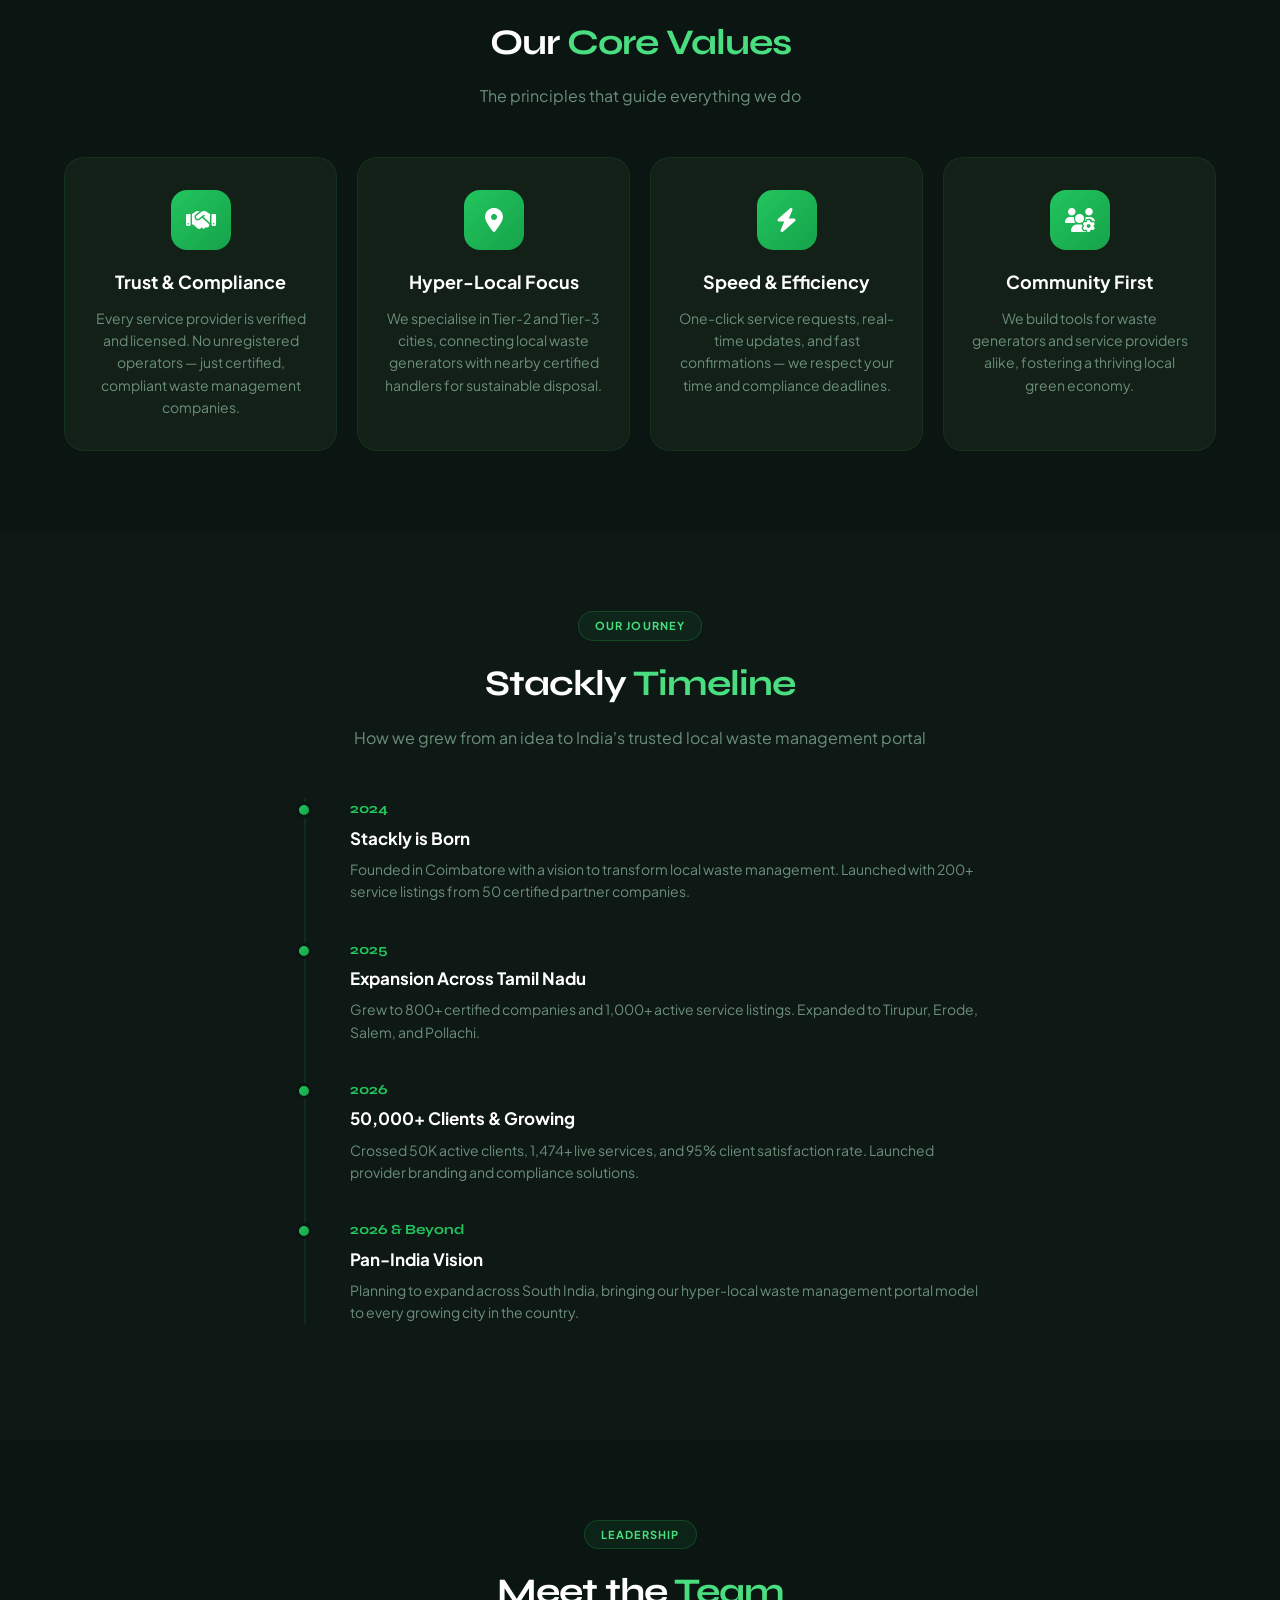
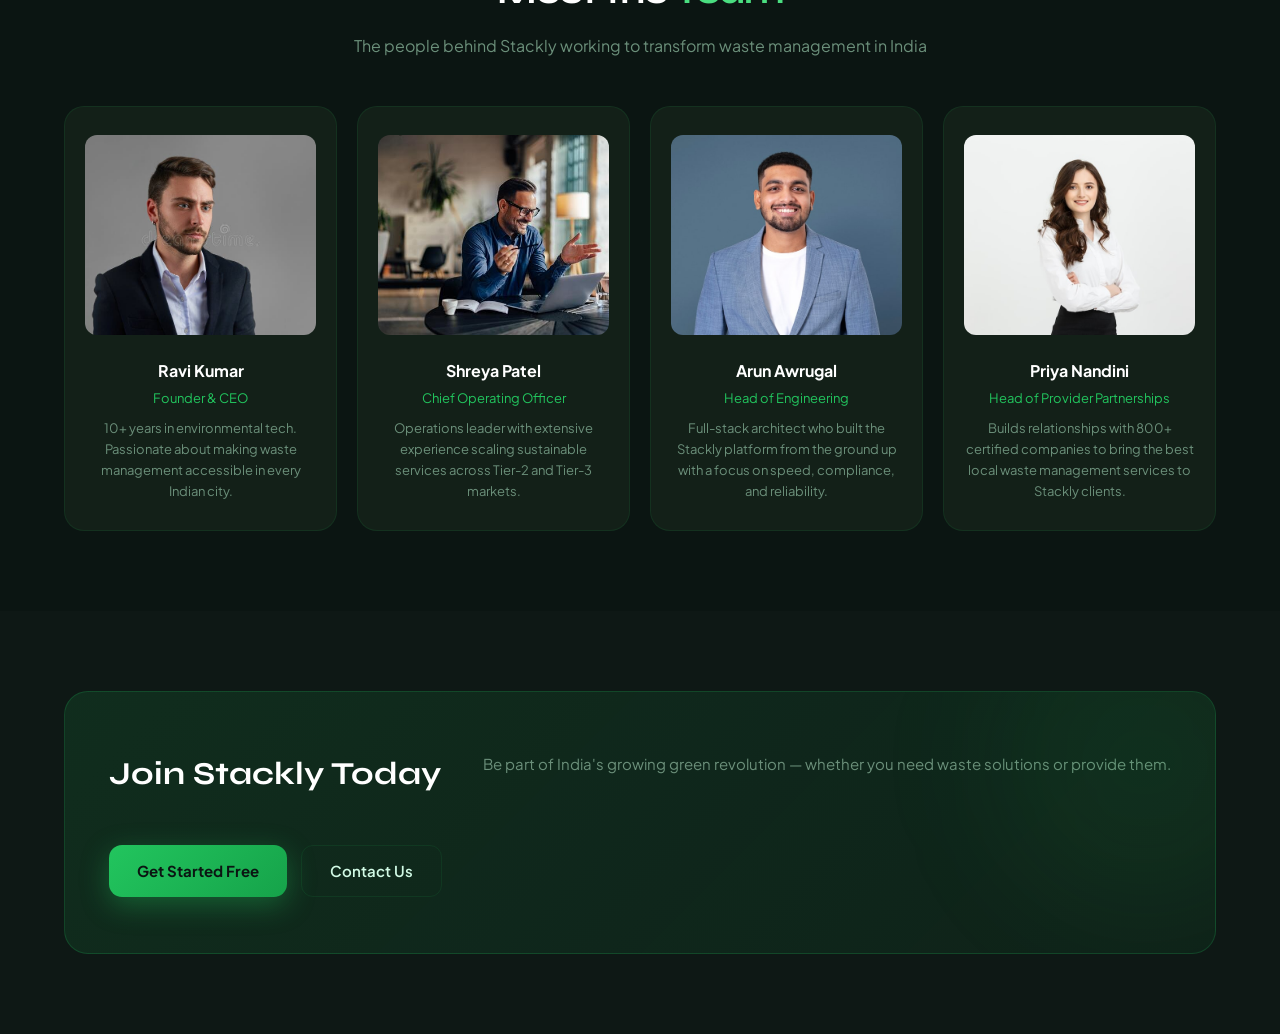
==== commit 1adbfb91: "Add files via upload" ====
--- a/about.html
+++ b/about.html
@@ -60,6 +60,19 @@
     .team-card h4 { font-size: 16px; font-weight: 700; color: #fff; margin-bottom: 4px; }
     .team-card .team-role { font-size: 13px; color: var(--primary); margin-bottom: 10px; }
     .team-card p { font-size: 13px; color: var(--text-muted); line-height: 1.6; }
+    @media (max-width: 768px) {
+      .team-grid { grid-template-columns: repeat(auto-fill, minmax(200px, 1fr)); gap: 16px; }
+      .team-card { padding: 20px 16px; }
+      .team-card img { height: 160px; }
+    }
+    @media (max-width: 640px) {
+      .team-grid { grid-template-columns: 1fr; gap: 12px; }
+      .team-card { padding: 16px 12px; }
+      .team-card img { height: 150px; }
+      .team-card h4 { font-size: 15px; }
+      .team-role { font-size: 12px; }
+      .team-card p { font-size: 12px; }
+    }
   </style>
 </head>
 <body>
@@ -252,25 +265,25 @@
         </div>
         <div class="team-grid">
           <div class="team-card">
-            <div class="team-avatar" style="background:linear-gradient(135deg,#22c55e,#16a34a);">RK</div>
+            <img src="assets/images/priya-lakshmi.jpg" alt="Ravi Kumar" style="width:100%;height:200px;object-fit:cover;border-radius:12px;margin-bottom:16px;" />
             <h4>Ravi Kumar</h4>
             <div class="team-role">Founder & CEO</div>
             <p>10+ years in environmental tech. Passionate about making waste management accessible in every Indian city.</p>
           </div>
           <div class="team-card">
-            <div class="team-avatar" style="background:linear-gradient(135deg,#3b82f6,#1d4ed8);">SP</div>
+            <img src="assets/images/priya-lakshmi-client.jpg" alt="Shreya Patel" style="width:100%;height:200px;object-fit:cover;border-radius:12px;margin-bottom:16px;" />
             <h4>Shreya Patel</h4>
             <div class="team-role">Chief Operating Officer</div>
             <p>Operations leader with extensive experience scaling sustainable services across Tier-2 and Tier-3 markets.</p>
           </div>
           <div class="team-card">
-            <div class="team-avatar" style="background:linear-gradient(135deg,#f59e0b,#d97706);">AM</div>
-            <h4>Arun Murugan</h4>
+            <img src="assets/images/arun-awrugal-about.jpg" alt="Arun Awrugal" style="width:100%;height:200px;object-fit:cover;border-radius:12px;margin-bottom:16px;" />
+            <h4>Arun Awrugal</h4>
             <div class="team-role">Head of Engineering</div>
             <p>Full-stack architect who built the Stackly platform from the ground up with a focus on speed, compliance, and reliability.</p>
           </div>
           <div class="team-card">
-            <div class="team-avatar" style="background:linear-gradient(135deg,#a855f7,#7e22ce);">PN</div>
+            <img src="assets/images/ravi-kumar-about.jpg" alt="Priya Nandini" style="width:100%;height:200px;object-fit:cover;border-radius:12px;margin-bottom:16px;" />
             <h4>Priya Nandini</h4>
             <div class="team-role">Head of Provider Partnerships</div>
             <p>Builds relationships with 800+ certified companies to bring the best local waste management services to Stackly clients.</p>
--- a/assets/css/style.css
+++ b/assets/css/style.css
@@ -657,7 +657,7 @@
   .nav-container { padding: 0 16px; }
   .nav-logo-img { height: 30px; max-width: 125px; }
   .hero { padding: 95px 0 60px; }
-  .hero-title { letter-spacing: -1.5px; }
+  .hero-title { letter-spacing: -1.5px; font-size: clamp(24px, 6vw, 48px); }
   .hero-subtitle { font-size: 15px; }
   .search-box { flex-direction: column; border-radius: 16px; gap: 0; }
   .search-field { padding: 13px 16px; width: 100%; }
@@ -683,6 +683,11 @@
   .company-card { padding: 20px 12px; }
   .testimonials { padding: 70px 0; }
   .testimonials-grid { grid-template-columns: 1fr; }
+  .testimonial-card img { height: 180px; }
+  .blog-grid { grid-template-columns: 1fr; }
+  .blog-thumb { padding: 20px 12px; }
+  .team-grid { grid-template-columns: 1fr; }
+  .team-card img { height: 180px; }
   .cta-section { padding: 50px 0; }
   .cta-box { padding: 28px 20px; }
   .cta-actions { flex-direction: column; width: 100%; }
